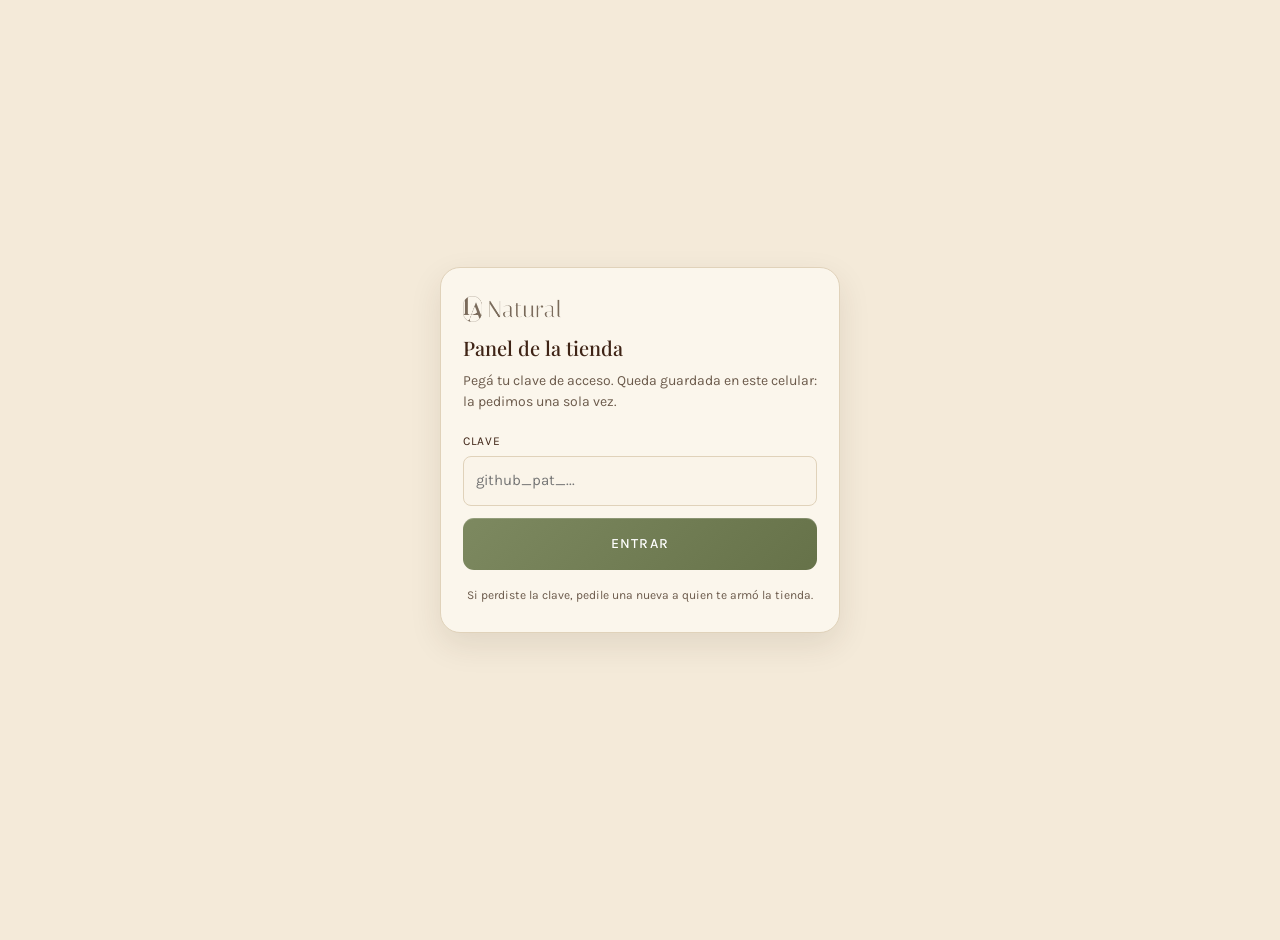
==== admin.html @ b4ed3233 "Logo completo en el header y arregla el lavado de los blancos - El header lleva el lockup del PDF (ó" ====
<!DOCTYPE html>
<html lang="es-AR">
<head>
<meta charset="UTF-8">
<meta name="viewport" content="width=device-width, initial-scale=1, viewport-fit=cover">
<title>Panel · La Natural</title>
<meta name="robots" content="noindex, nofollow">
<meta name="theme-color" content="#7a4423">
<link rel="icon" href="assets/logo/favicon-32.png?v=1" sizes="32x32" type="image/png">
<link rel="apple-touch-icon" href="assets/logo/apple-touch-icon.png?v=1">
<link rel="preconnect" href="https://fonts.googleapis.com">
<link rel="preconnect" href="https://fonts.gstatic.com" crossorigin>
<link href="https://fonts.googleapis.com/css2?family=Playfair+Display:wght@500;600&family=Karla:wght@400;500;600;700&display=swap" rel="stylesheet">
<link rel="stylesheet" href="css/estilos.css?v=20260904o">
<link rel="stylesheet" href="css/panel.css?v=20260904o">
</head>
<body class="panel-body">

<!-- ── Acceso ─────────────────────────────────────────── -->
<section class="acceso" id="acceso">
  <div class="acceso__caja">
    <img class="acceso__logo" src="assets/logo/lockup-taupe.webp?v=2" alt="La Natural · productos saludables" width="756" height="200" decoding="async">
    <h1>Panel de la tienda</h1>
    <p class="acceso__txt">Pegá tu clave de acceso. Queda guardada en este celular: la pedimos una sola vez.</p>
    <form id="form-acceso">
      <div class="form-campo">
        <label for="clave">Clave</label>
        <input id="clave" type="password" autocomplete="off" spellcheck="false" placeholder="github_pat_...">
      </div>
      <p class="error-msg oculto" id="err-acceso"></p>
      <button class="btn btn--oliva btn--bloque" type="submit">Entrar</button>
    </form>
    <p class="acceso__pie">Si perdiste la clave, pedile una nueva a quien te armó la tienda.</p>
  </div>
</section>

<!-- ── Panel ──────────────────────────────────────────── -->
<div id="panel" class="oculto">

  <header class="panel-top">
    <button class="panel-top__volver oculto" id="btn-volver" aria-label="Volver">
      <svg width="22" height="22" viewBox="0 0 24 24" fill="none" stroke="currentColor" stroke-width="1.8" stroke-linecap="round" stroke-linejoin="round"><path d="M15 18l-6-6 6-6"/></svg>
    </button>
    <span class="panel-top__titulo" id="panel-titulo">Productos</span>
    <nav class="panel-tabs" id="panel-tabs">
      <button data-seccion="productos" aria-pressed="true">Productos</button>
      <button data-seccion="combos" aria-pressed="false">Combos</button>
    </nav>
    <button class="panel-top__guardar oculto" id="btn-guardar-top">Guardar</button>
  </header>

  <main class="panel-main" id="panel-main"></main>

  <div class="aviso-guardado" id="aviso" role="status" aria-live="polite"></div>
</div>

<script src="js/panel.js?v=20260904o"></script>
</body>
</html>
---- css/estilos.css ----
/* ============================================================
   DIETÉTICA — hoja de estilos única
   Paleta: russet (marrón cálido) / champán (crema) / oliva
   ============================================================ */

:root{
  --russet:#7a4423;
  --russet-osc:#60361c;
  --marron-txt:#3f2416;
  --champan:#f4ead9;
  --champan-claro:#faf4e9;
  --crema-card:#fbf6ec;
  --foto-crema:#fae6d0;
  --oliva:#6f7a52;
  --oliva-osc:#5b6543;
  --oliva-claro:#e6e9dc;
  --linea:#e0d2ba;
  --gris-txt:#6b5a4b;
  --blanco:#fff;
  --rojo:#a8342a;

  --serif:"Playfair Display",Georgia,"Times New Roman",serif;
  --sans:"Karla",-apple-system,BlinkMacSystemFont,"Segoe UI",Roboto,sans-serif;

  --r-sm:8px;
  --r-md:14px;
  --r-lg:20px;
  --sombra:0 1px 3px rgba(63,36,22,.06),0 6px 18px rgba(63,36,22,.05);
  --header-h:64px;
}

*,*::before,*::after{box-sizing:border-box}
html{-webkit-text-size-adjust:100%;touch-action:manipulation}
body{
  margin:0;
  font-family:var(--sans);
  font-size:16px;
  line-height:1.55;
  color:var(--marron-txt);
  background:var(--champan);
  overflow-wrap:break-word;
}
img{max-width:100%;display:block}
button{font:inherit;color:inherit;cursor:pointer}
a{color:inherit;text-decoration:none}
h1,h2,h3{font-family:var(--serif);font-weight:600;line-height:1.15;margin:0}
:focus-visible{outline:3px solid var(--oliva);outline-offset:2px;border-radius:4px}
.oculto{display:none !important}
.visually-hidden{position:absolute;width:1px;height:1px;padding:0;margin:-1px;overflow:hidden;clip:rect(0 0 0 0);white-space:nowrap;border:0}

/* ---------- layout ---------- */
.contenedor{width:100%;max-width:1180px;margin:0 auto;padding:0 16px}
main{min-height:60vh;padding-bottom:40px}
.seccion{padding:32px 0}

/* ---------- header ---------- */
.header{
  position:sticky;top:0;z-index:50;
  background:var(--russet);color:var(--champan-claro);
  height:var(--header-h);
  display:flex;align-items:center;
}
.header .contenedor{display:flex;align-items:center;gap:12px}
.icon-btn{
  background:none;border:0;padding:8px;border-radius:var(--r-sm);
  display:inline-flex;align-items:center;justify-content:center;
  min-width:44px;min-height:44px;color:inherit;
}
.icon-btn:hover{background:rgba(255,255,255,.12)}
.marca{flex:1;text-align:center;line-height:1}
.marca__logo{display:block;margin:0 auto;height:42px;width:auto;max-width:100%}
.marca__nombre{font-family:var(--serif);font-size:26px;letter-spacing:.14em;display:block}
.marca__bajada{display:block;margin-top:3px;font-family:var(--sans);font-weight:400;
  text-transform:uppercase;font-size:9.5px;letter-spacing:.14em;opacity:.72;white-space:nowrap}
.carrito-btn{position:relative}
.carrito-btn__n{
  position:absolute;top:2px;right:2px;
  background:var(--champan-claro);color:var(--russet);
  font-size:11px;font-weight:700;line-height:1;
  min-width:18px;height:18px;padding:0 4px;border-radius:9px;
  display:flex;align-items:center;justify-content:center;
}

/* ---------- menú lateral ---------- */
.overlay{position:fixed;inset:0;background:rgba(63,36,22,.45);z-index:60;opacity:0;pointer-events:none;transition:opacity .25s ease}
.overlay.abierto{opacity:1;pointer-events:auto}
.panel{
  position:fixed;top:0;bottom:0;z-index:70;width:min(88vw,380px);
  background:var(--champan-claro);display:flex;flex-direction:column;
  transition:transform .28s ease;box-shadow:0 0 40px rgba(63,36,22,.2);
}
.panel--izq{left:0;transform:translateX(-102%)}
.panel--der{right:0;transform:translateX(102%);width:min(94vw,440px)}
.panel.abierto{transform:translateX(0)}
.panel__top{
  display:flex;align-items:center;justify-content:space-between;gap:8px;
  padding:12px 8px 12px 16px;background:var(--russet);color:var(--champan-claro);
}
.panel__titulo{font-family:var(--serif);font-size:20px}
.panel__cuerpo{flex:1;overflow-y:auto;padding:8px 16px 24px;-webkit-overflow-scrolling:touch}
.menu-nav{display:flex;flex-direction:column;padding:8px 0}
.menu-nav a{
  padding:14px 4px;border-bottom:1px solid var(--linea);
  font-size:15px;letter-spacing:.06em;text-transform:uppercase;
}
.menu-nav a:hover{color:var(--oliva-osc)}
.menu-datos{margin-top:20px;font-size:14px;color:var(--gris-txt)}
.menu-datos p{margin:6px 0}

/* ---------- buscador ---------- */
.buscador{position:relative;display:flex;align-items:center}
.buscador svg{position:absolute;left:14px;color:var(--gris-txt)}
.buscador input{
  width:100%;font:inherit;font-size:15px;color:var(--marron-txt);
  padding:13px 14px 13px 44px;border:1px solid var(--linea);
  border-radius:var(--r-md);background:var(--crema-card);
}
.buscador input::placeholder{color:#a08f7d}

/* ---------- botones ---------- */
.btn{
  display:inline-flex;align-items:center;justify-content:center;gap:8px;
  border:0;border-radius:var(--r-md);padding:13px 22px;
  font-size:14px;letter-spacing:.08em;text-transform:uppercase;
  min-height:46px;transition:background .2s ease,transform .15s ease;
}
.btn:active{transform:translateY(1px)}
.btn--oliva{background:var(--oliva);color:#fff}
.btn--oliva:hover{background:var(--oliva-osc)}
.btn--russet{background:var(--russet);color:var(--champan-claro)}
.btn--russet:hover{background:var(--russet-osc)}
.btn--claro{background:var(--champan-claro);color:var(--russet);border:1px solid var(--linea)}
.btn--fantasma{background:transparent;border:1px solid var(--linea);color:var(--marron-txt)}
.btn--bloque{width:100%}

/* ---------- título de sección con filete ---------- */
.titulo-filete{
  display:flex;align-items:center;gap:14px;justify-content:center;
  margin-bottom:22px;
}
.titulo-filete::before,.titulo-filete::after{
  content:"";height:1px;background:currentColor;opacity:.35;flex:1;max-width:80px;
}
.titulo-filete h2{
  font-size:clamp(22px,5.5vw,30px);letter-spacing:.06em;text-transform:uppercase;
  text-align:center;font-weight:500;
}

/* ---------- hero ---------- */
.hero{
  background:var(--champan-claro);
  padding:34px 0 0;
  position:relative;overflow:hidden;
}
.hero__txt{max-width:520px}
.hero h1{font-size:clamp(34px,10vw,58px);letter-spacing:-.01em}
.hero p{font-size:17px;color:var(--gris-txt);margin:14px 0 22px}
.hero__arte{margin-top:24px}
.hero__arte img{width:100%;aspect-ratio:16/10;object-fit:cover;object-position:center 62%}

/* ---------- categorías ---------- */
.cats{background:var(--oliva);color:var(--champan-claro);padding:28px 0}
.cats-grid{display:grid;grid-template-columns:repeat(2,1fr);gap:12px}
.cats-carrusel{position:relative}
.cats-pista{
  display:flex;overflow-x:auto;scroll-snap-type:x mandatory;
  overscroll-behavior-x:contain;-webkit-overflow-scrolling:touch;
  scrollbar-width:none;
}
.cats-pista::-webkit-scrollbar{display:none}
.cats-pagina{
  flex:0 0 100%;display:grid;grid-template-columns:repeat(2,minmax(0,1fr));
  gap:12px;scroll-snap-align:start;scroll-snap-stop:always;
}
.cats-puntos{display:flex;align-items:center;justify-content:center;margin-top:7px}
.cats-puntos button{
  width:36px;height:36px;padding:0;border:0;background:transparent;
  position:relative;cursor:pointer;
}
.cats-puntos button::before{
  content:"";position:absolute;inset:14px;border-radius:999px;
  background:rgba(250,244,233,.42);transition:inset .2s ease,background-color .2s ease;
}
.cats-puntos button[aria-current="true"]::before{inset:14px 9px;background:var(--champan-claro)}
.cats-flecha{display:none}
.cat-card{
  background:var(--crema-card);color:var(--marron-txt);
  border-radius:var(--r-lg);padding:14px;
  display:flex;flex-direction:column;justify-content:space-between;
  min-height:150px;box-shadow:var(--sombra);
  transition:transform .2s ease;
}
.cat-card:hover{transform:translateY(-2px)}
.cat-card__nom{font-family:var(--serif);font-size:17px;text-transform:uppercase;letter-spacing:.04em}
.cat-card__fig{align-self:flex-end;width:74px;height:74px;margin:-4px 0}
.cat-card__ver{font-size:12px;letter-spacing:.1em;text-transform:uppercase;color:var(--russet);display:flex;align-items:center;gap:6px}

/* ---------- franja envío ---------- */
.franja{
  background:var(--russet);color:var(--champan-claro);
  padding:14px 0;font-size:14px;
}
.franja .contenedor{display:flex;align-items:center;justify-content:center;gap:10px;text-align:center}

/* ---------- grilla de productos ---------- */
.grilla{display:grid;grid-template-columns:repeat(2,1fr);gap:12px}
.prod{
  background:var(--crema-card);border:1px solid var(--linea);
  border-radius:var(--r-lg);padding:10px;position:relative;
  display:flex;flex-direction:column;
}
.prod__fig{
  position:relative;display:block;aspect-ratio:1/1;
  border-radius:var(--r-md);overflow:hidden;background:var(--champan);
}
.prod__fig img{width:100%;height:100%;object-fit:cover}
.prod__badge{
  position:absolute;top:8px;left:8px;z-index:2;
  font-size:10px;letter-spacing:.08em;text-transform:uppercase;
  padding:5px 9px;border-radius:999px;color:#fff;background:var(--russet);
}
.prod__badge--tag{background:var(--oliva)}
.prod__fav{
  position:absolute;top:6px;right:6px;z-index:2;
  width:36px;height:36px;border-radius:50%;border:0;background:rgba(251,246,236,.85);
  display:flex;align-items:center;justify-content:center;color:var(--marron-txt);
}
.prod__fav[aria-pressed="true"]{color:var(--rojo)}
.prod__nom{font-family:var(--serif);font-size:16px;margin:10px 0 2px;line-height:1.25}
.prod__sub{font-size:12px;color:var(--gris-txt);margin:0 0 8px}
.prod__sel{
  width:100%;font:inherit;font-size:13px;color:var(--marron-txt);
  padding:9px 10px;border:1px solid var(--linea);border-radius:var(--r-sm);
  background:var(--champan-claro) url("data:image/svg+xml,%3Csvg xmlns='http://www.w3.org/2000/svg' width='12' height='8' viewBox='0 0 12 8'%3E%3Cpath d='M1 1l5 5 5-5' stroke='%236b5a4b' stroke-width='1.6' fill='none' stroke-linecap='round'/%3E%3C/svg%3E") no-repeat right 10px center;
  -webkit-appearance:none;appearance:none;min-height:38px;
}
.prod__pie{margin-top:auto;padding-top:10px;display:flex;align-items:center;justify-content:space-between;gap:8px}
.precio{font-family:var(--serif);font-size:19px;line-height:1.1}
.precio__antes{display:block;font-family:var(--sans);font-size:12px;color:var(--gris-txt);text-decoration:line-through}
.prod__add{
  border:0;background:var(--oliva);color:#fff;border-radius:var(--r-sm);
  min-width:44px;min-height:40px;padding:0 10px;
  display:inline-flex;align-items:center;justify-content:center;gap:6px;
  font-size:12px;letter-spacing:.06em;text-transform:uppercase;
}
.prod__add:hover{background:var(--oliva-osc)}
.prod--agotado{opacity:.72}
.prod__agotado{font-size:12px;color:var(--rojo);letter-spacing:.04em}

/* ---------- filtros catálogo ---------- */
.chips{display:flex;gap:8px;overflow-x:auto;padding:4px 0 10px;-webkit-overflow-scrolling:touch;scrollbar-width:none}
.chips::-webkit-scrollbar{display:none}
.chip{
  flex:0 0 auto;background:var(--crema-card);border:1px solid var(--linea);
  border-radius:var(--r-md);padding:10px 16px;font-size:13px;
  letter-spacing:.06em;text-transform:uppercase;color:var(--marron-txt);
  min-height:42px;
}
.chip[aria-pressed="true"]{background:var(--oliva);border-color:var(--oliva);color:#fff}
.barra-orden{display:grid;grid-template-columns:1fr;gap:10px;margin:4px 0 16px}
.barra-orden select,.barra-orden button{
  width:100%;font:inherit;font-size:13px;letter-spacing:.06em;text-transform:uppercase;
  padding:12px;border:1px solid var(--linea);border-radius:var(--r-md);
  background:var(--crema-card);color:var(--marron-txt);min-height:46px;
  -webkit-appearance:none;appearance:none;text-align:center;
}
.vacio{
  text-align:center;padding:48px 20px;color:var(--gris-txt);
  border:1px dashed var(--linea);border-radius:var(--r-lg);background:var(--crema-card);
}
.vacio h3{font-size:20px;margin-bottom:8px;color:var(--marron-txt)}

/* ---------- ficha de producto ---------- */
.ficha__cat{
  font-size:12px;letter-spacing:.14em;text-transform:uppercase;color:var(--oliva-osc);
  display:flex;align-items:center;gap:10px;margin-bottom:8px;
}
.ficha__cat::after{content:"";height:1px;width:34px;background:currentColor;opacity:.6}
.ficha h1{font-size:clamp(30px,9vw,46px);margin-bottom:16px}
.ficha__img{border-radius:var(--r-lg);overflow:hidden;background:var(--champan-claro);aspect-ratio:1/1}
.ficha__img img{width:100%;height:100%;object-fit:cover}
.ficha__galeria{display:flex;gap:8px;margin-top:8px}
.ficha__thumb{width:64px;height:64px;border-radius:var(--r-sm);overflow:hidden;border:2px solid transparent;background:var(--champan-claro);padding:0}
.ficha__thumb[aria-pressed="true"]{border-color:var(--oliva)}
.caja-compra{
  background:var(--crema-card);border:1px solid var(--linea);
  border-radius:var(--r-lg);padding:18px;margin-top:18px;
}
.caja-compra h2{font-size:24px;margin-bottom:14px}
.opts{display:grid;grid-template-columns:repeat(auto-fit,minmax(84px,1fr));gap:10px}
.opt{
  background:var(--champan-claro);border:1px solid var(--linea);
  border-radius:var(--r-md);padding:12px 8px;font-size:14px;min-height:48px;
  display:flex;align-items:center;justify-content:center;gap:6px;color:var(--marron-txt);
}
.opt[aria-pressed="true"]{background:var(--oliva);border-color:var(--oliva);color:#fff}
.opt:disabled{opacity:.45;cursor:not-allowed}
.fila-precio{display:flex;align-items:center;justify-content:space-between;gap:12px;margin:18px 0}
.fila-precio .precio{font-size:34px}
.ahorro{font-size:13px;color:var(--oliva-osc);font-family:var(--sans)}
.stepper{
  display:inline-flex;align-items:center;border:1px solid var(--linea);
  border-radius:999px;background:var(--champan-claro);overflow:hidden;
}
.stepper button{background:none;border:0;width:46px;height:46px;font-size:20px;color:var(--marron-txt)}
.stepper button:hover{background:var(--oliva-claro)}
.stepper span{min-width:40px;text-align:center;font-size:16px;border-left:1px solid var(--linea);border-right:1px solid var(--linea);line-height:46px}
.tabs{display:flex;gap:18px;border-bottom:1px solid var(--linea);margin:26px 0 0;overflow-x:auto;scrollbar-width:none}
.tabs::-webkit-scrollbar{display:none}
.tab{
  background:none;border:0;padding:12px 2px;font-size:13px;letter-spacing:.08em;
  text-transform:uppercase;color:var(--gris-txt);border-bottom:2px solid transparent;white-space:nowrap;
}
.tab[aria-selected="true"]{color:var(--oliva-osc);border-bottom-color:var(--oliva)}
.tab-panel{padding:18px 0;color:var(--gris-txt);font-size:15px}
.tab-panel dl{display:grid;grid-template-columns:auto 1fr;gap:6px 14px;margin:0}
.tab-panel dt{font-size:12px;letter-spacing:.06em;text-transform:uppercase;color:var(--marron-txt)}
.tab-panel dd{margin:0}

/* ---------- carrito ---------- */
.item{display:flex;gap:12px;padding:14px 0;border-bottom:1px solid var(--linea)}
.item__fig{width:68px;height:68px;border-radius:var(--r-sm);overflow:hidden;flex:0 0 auto;background:var(--champan)}
.item__fig img{width:100%;height:100%;object-fit:cover}
.item__cuerpo{flex:1;min-width:0}
.item__nom{font-family:var(--serif);font-size:16px;line-height:1.2}
.item__meta{font-size:13px;color:var(--gris-txt);margin:2px 0 8px}
.item__pie{display:flex;align-items:center;justify-content:space-between;gap:8px}
.stepper--mini button{width:36px;height:36px;font-size:17px}
.stepper--mini span{line-height:36px;min-width:32px;font-size:14px}
.item__quitar{background:none;border:0;color:var(--gris-txt);font-size:12px;text-decoration:underline;padding:6px}
.totales{padding:16px 0;font-size:15px}
.totales__fila{display:flex;justify-content:space-between;padding:4px 0}
.totales__total{font-family:var(--serif);font-size:22px;border-top:1px solid var(--linea);margin-top:8px;padding-top:12px}
.form-campo{margin:12px 0}
.form-campo label{display:block;font-size:12px;letter-spacing:.06em;text-transform:uppercase;margin-bottom:6px}
.form-campo input,.form-campo textarea,.form-campo select{
  width:100%;font:inherit;font-size:15px;color:var(--marron-txt);
  padding:12px;border:1px solid var(--linea);border-radius:var(--r-sm);
  background:var(--champan-claro);min-height:46px;
}
.form-campo textarea{min-height:80px;resize:vertical}
.radio-fila{display:flex;gap:10px}
.radio-fila .opt{flex:1}
.aviso{font-size:13px;color:var(--gris-txt);background:var(--oliva-claro);border-radius:var(--r-sm);padding:12px;margin-top:14px}
.error-msg{color:var(--rojo);font-size:13px;margin-top:6px}

/* ---------- armá tu mix ---------- */
.mix-grid{display:grid;grid-template-columns:repeat(2,1fr);gap:12px}
.mix-card{
  background:var(--crema-card);border:1px solid var(--linea);
  border-radius:var(--r-lg);padding:12px;text-align:left;position:relative;
}
.mix-card[aria-pressed="true"]{border-color:var(--oliva);background:#f2f4ea}
.mix-card__top{display:flex;align-items:flex-start;justify-content:space-between;gap:8px;margin-bottom:8px}
.mix-card__nom{font-family:var(--serif);font-size:15px;line-height:1.2}
.mix-card__check{
  width:30px;height:30px;border-radius:50%;border:1.5px solid var(--russet);
  display:flex;align-items:center;justify-content:center;flex:0 0 auto;color:var(--russet);
}
.mix-card[aria-pressed="true"] .mix-card__check{background:var(--oliva);border-color:var(--oliva);color:#fff}
.mix-card__fig{aspect-ratio:1/1;border-radius:var(--r-md);overflow:hidden;background:var(--champan)}
.mix-card__fig img{width:100%;height:100%;object-fit:cover}
.mix-resumen{
  background:var(--russet);color:var(--champan-claro);
  border-radius:var(--r-lg);padding:20px 16px;margin-top:20px;text-align:center;
}
.mix-resumen h2{font-size:24px;margin-bottom:2px}
.mix-resumen__n{font-size:14px;opacity:.85;margin-bottom:14px}
.mix-resumen .opt{background:transparent;border-color:rgba(244,234,217,.5);color:var(--champan-claro)}
.mix-resumen .opt[aria-pressed="true"]{background:var(--oliva);border-color:var(--oliva);color:#fff}
.mix-resumen__total{border-top:1px solid rgba(244,234,217,.3);margin-top:16px;padding-top:14px}
.mix-resumen__total span{display:block;font-size:14px;opacity:.85}
.mix-resumen__total strong{font-family:var(--serif);font-size:34px;font-weight:500}

/* ---------- combos ---------- */
.combo{
  background:var(--crema-card);border:1px solid var(--linea);
  border-radius:var(--r-lg);padding:16px;margin-bottom:16px;
}
.combo__top{display:flex;gap:14px;align-items:flex-start}
.combo__txt{flex:1;min-width:0}
.combo h3{font-size:20px;text-transform:uppercase;letter-spacing:.04em;line-height:1.15}
.combo__hr{height:1px;background:var(--linea);margin:10px 0;max-width:120px}
.combo__desc{font-size:14px;color:var(--gris-txt);margin:0 0 10px}
.combo__n{
  display:inline-flex;align-items:center;gap:6px;font-size:12px;
  background:var(--champan);border-radius:999px;padding:5px 10px;color:var(--gris-txt);
}
.combo__fig{width:120px;flex:0 0 auto;align-self:flex-start;aspect-ratio:1/1;border-radius:var(--r-md);overflow:hidden;background:var(--champan)}
.combo__fig img{width:100%;height:100%;object-fit:cover}
.combo__precio{font-family:var(--serif);font-size:26px;margin:12px 0 6px}
.combo__ahorro{
  display:inline-block;background:var(--oliva);color:#fff;border-radius:var(--r-sm);
  padding:6px 12px;font-size:12px;letter-spacing:.06em;text-transform:uppercase;margin-bottom:12px;
}
.combo__detalle{font-size:14px;color:var(--gris-txt);margin:0 0 12px;padding-left:18px}
.combo__detalle li{margin:3px 0}

/* ---------- cómo comprar ---------- */
.pasos{background:var(--oliva);color:var(--champan-claro);border-radius:var(--r-lg);padding:28px 18px;margin-top:8px}
.pasos h1{font-size:clamp(32px,9vw,46px);text-align:center;margin-bottom:6px}
.pasos__sep{height:1px;background:rgba(244,234,217,.35);margin:22px 0}
.paso{display:flex;gap:16px;align-items:flex-start}
.paso__n{font-family:var(--serif);font-size:44px;color:var(--russet);line-height:1;min-width:56px}
.paso__cuerpo{flex:1;border-left:1px solid rgba(244,234,217,.35);padding-left:16px}
.paso h3{font-size:20px;letter-spacing:.06em;text-transform:uppercase;margin-bottom:6px}
.paso p{margin:0;font-size:15px;opacity:.9}
.pasos__cierre{text-align:center;font-size:13px;opacity:.85;margin-top:16px;font-style:italic}

/* ---------- pie ---------- */
.pie{background:var(--russet);color:var(--champan-claro);padding:32px 0 90px;margin-top:20px;font-size:14px}
.pie h3{font-size:18px;margin-bottom:10px}
.pie__bloque{margin-bottom:22px}
.pie__bloque p{margin:4px 0;opacity:.9}
.pie__links{display:flex;flex-wrap:wrap;gap:12px 20px}
.pie__legal{border-top:1px solid rgba(244,234,217,.25);margin-top:10px;padding-top:14px;font-size:12px;opacity:.75}

/* ---------- barra inferior móvil ---------- */
.tabbar{
  position:fixed;left:0;right:0;bottom:0;z-index:55;
  background:var(--champan-claro);border-top:1px solid var(--linea);
  display:flex;padding:6px 4px calc(6px + env(safe-area-inset-bottom));
}
.tabbar a{
  flex:1;display:flex;flex-direction:column;align-items:center;gap:2px;
  padding:6px 2px;font-size:10px;letter-spacing:.04em;text-transform:uppercase;color:var(--gris-txt);
  min-height:48px;justify-content:center;
}
.tabbar a[aria-current="page"]{color:var(--russet)}

/* ---------- toast ---------- */
.toast{
  position:fixed;left:50%;bottom:84px;transform:translate(-50%,20px);
  background:var(--marron-txt);color:var(--champan-claro);
  padding:12px 18px;border-radius:999px;font-size:14px;z-index:90;
  opacity:0;pointer-events:none;transition:opacity .25s ease,transform .25s ease;
  max-width:90vw;text-align:center;
}
.toast.visible{opacity:1;transform:translate(-50%,0)}

/* ---------- escritorio ---------- */
@media (min-width:640px){
  .grilla{grid-template-columns:repeat(3,1fr);gap:16px}
  .cats-grid{grid-template-columns:repeat(4,1fr)}
  .cats-pagina{grid-template-columns:repeat(4,minmax(0,1fr));gap:14px}
  .cats-pagina--2 .cat-card:first-child{grid-column:2}
  .cats-pagina--1 .cat-card:first-child{grid-column:2}
  .cats-puntos{display:none}
  .cats-flecha{
    position:absolute;top:50%;z-index:3;display:flex;align-items:center;justify-content:center;
    width:44px;height:44px;padding:0;border:1px solid var(--linea);border-radius:50%;
    color:var(--russet);background:var(--champan-claro);
    box-shadow:0 7px 18px rgba(63,36,22,.18);
    transform:translateY(-50%);transition:transform .2s ease,background-color .2s ease;
  }
  .cats-flecha[hidden]{display:none}
  .cats-flecha--ant{left:-14px}
  .cats-flecha--ant svg{transform:rotate(180deg)}
  .cats-flecha--sig{right:-14px}
  .cats-flecha:hover{background:var(--crema-card);transform:translateY(-50%) scale(1.04)}
  .cats-flecha:active{transform:translateY(-50%) scale(.96)}
  .mix-grid{grid-template-columns:repeat(3,1fr)}
  .prod__nom{font-size:17px}
}
@media (min-width:960px){
  .grilla{grid-template-columns:repeat(4,1fr)}
  .seccion{padding:44px 0}
  .hero{padding:56px 0 0}
  .hero .contenedor{display:flex;align-items:center;gap:32px}
  .hero__arte{flex:1;margin:0}
  .ficha__cols{display:grid;grid-template-columns:1fr 1fr;gap:36px;align-items:start}
  .caja-compra{margin-top:0}
  .combo__fig{width:220px}
  .tabbar{display:none}
  .pie{padding-bottom:32px}
  .pie__cols{display:grid;grid-template-columns:repeat(3,1fr);gap:24px}
  .toast{bottom:32px}
}
@media (prefers-reduced-motion:reduce){
  *{animation-duration:.001ms !important;transition-duration:.001ms !important}
}

/* ============================================================
   Ajuste visual inspirado en las maquetas
   Mantiene la estructura y la lógica existentes.
   ============================================================ */

body{
  background-color:var(--champan);
  background-image:none;
  max-width:100%;
  overflow-x:hidden;
}

body::before{
  display:none;
}

.contenedor{padding-inline:clamp(18px,5vw,54px)}
.seccion{padding-block:clamp(34px,7vw,74px)}

.header{
  height:76px;
  background:linear-gradient(108deg,#673314 0%,#86461f 58%,#6a3518 100%);
  box-shadow:0 1px 0 rgba(255,255,255,.14),0 8px 28px rgba(76,37,17,.12);
}
.header .contenedor{
  display:grid;
  grid-template-columns:40px minmax(0,1fr) 40px 40px;
  gap:0;
  width:100vw;
  max-width:100vw;
  padding-inline:8px;
}
.icon-btn svg{width:25px;height:25px}
.marca{min-width:0}
.marca__nombre{font-size:22px;font-weight:500;letter-spacing:.09em;white-space:nowrap;overflow:hidden}
.marca__logo{height:42px}
.marca__bajada{font-size:10px;letter-spacing:.15em;margin-top:3px}
.carrito-btn__n{top:0;right:0;width:20px;height:20px;border-radius:50%}

.hero{
  padding:0;
  min-height:min(700px,calc(100dvh - 76px));
  background:
    radial-gradient(circle at 82% 72%,rgba(111,122,82,.13),transparent 27%),
    radial-gradient(circle at 12% 12%,rgba(255,255,255,.82),transparent 34%),
    var(--champan);
}
.hero::before{
  display:none;
}
.hero .contenedor{
  position:relative;
  z-index:1;
  padding-top:clamp(48px,9vw,88px);
}
.hero__txt{max-width:560px;position:relative;z-index:2}
.hero h1{
  max-width:9.5ch;
  font-size:clamp(48px,13vw,82px);
  font-weight:500;
  line-height:.96;
  letter-spacing:-.035em;
}
.hero p{max-width:20ch;font-size:clamp(18px,4vw,23px);line-height:1.38;margin:22px 0 28px;color:#50382b}
.hero__arte{margin:20px -18px 0;filter:drop-shadow(0 20px 26px rgba(76,43,23,.12))}
.hero__arte img{
  aspect-ratio:4/3;
  height:clamp(360px,78vw,520px);
  object-fit:cover;
  object-position:58% center;
  mix-blend-mode:normal;
  border-radius:46% 46% 0 0 / 14% 14% 0 0;
}

.btn{
  border-radius:11px;
  min-height:52px;
  padding:14px 24px;
  font-size:14px;
  font-weight:500;
  box-shadow:inset 0 1px 0 rgba(255,255,255,.18);
}
.btn--oliva{background:linear-gradient(135deg,#7d8960,#667249)}
.btn--russet{background:linear-gradient(135deg,#87481f,#693415)}
.btn--claro{background:var(--champan);border-color:rgba(244,234,217,.58)}
.btn--fantasma{border-color:#bba98f;background:rgba(255,250,242,.36)}

.titulo-filete{gap:10px;margin-bottom:28px;color:#465036;min-width:0}
.titulo-filete::before,.titulo-filete::after{max-width:150px;min-width:0;opacity:.65}
.titulo-filete h2{
  color:var(--marron-txt);
  min-width:0;
  font-size:clamp(22px,5.7vw,39px);
  letter-spacing:.025em;
  line-height:1;
}

.cats{padding:38px 0 42px;background:linear-gradient(135deg,#76815b,#606b49);position:relative}
.cats::before,.pasos::before,.mix-resumen::before{
  display:none;
}
.cats .titulo-filete{color:var(--champan)}
.cats .titulo-filete h2{color:var(--champan-claro)}
.cats-grid{gap:14px}
.cat-card{
  min-height:180px;
  padding:18px;
  border:1px solid rgba(123,63,29,.09);
  border-radius:19px;
  background:linear-gradient(145deg,#fff9ef,#f4e6d1);
  box-shadow:0 12px 30px rgba(52,45,28,.11),inset 0 1px 0 rgba(255,255,255,.8);
}
.cat-card__nom{max-width:10ch;font-size:19px;line-height:1.12;letter-spacing:.01em}
.cat-card__fig{width:112px;height:112px;object-fit:cover;border-radius:50%;filter:drop-shadow(0 10px 12px rgba(63,36,22,.12));mix-blend-mode:normal}
.cat-card__ver{font-size:11px;font-weight:600;letter-spacing:.08em}

.franja{padding:16px 0;background:linear-gradient(95deg,#713716,#8a4a23 55%,#703717);font-size:16px}
.franja svg{width:28px;height:28px}

.grilla{gap:14px}
.prod{
  padding:10px 10px 13px;
  border-color:rgba(122,91,61,.18);
  border-radius:18px;
  background:rgba(255,250,242,.76);
  box-shadow:0 9px 24px rgba(83,49,26,.07),inset 0 1px 0 rgba(255,255,255,.8);
  overflow:hidden;
}
.prod__fig{margin:-10px -10px 0;aspect-ratio:1.08/1;border-radius:17px 17px 8px 8px;background:var(--champan)}
.prod__fig img{mix-blend-mode:normal;transform:scale(1.04)}
.prod__fav{top:8px;right:8px;background:rgba(255,249,239,.82);backdrop-filter:blur(4px)}
.prod__badge{border-radius:6px;background:#82461f}
.prod__badge--tag{background:#78845a}
.prod__nom{font-size:clamp(16px,4.3vw,20px);margin-top:12px}
.prod__sub{min-height:1.55em;font-size:12px}
.prod__sel{background-color:rgba(255,250,242,.7);border-color:#cbb99e}
.precio{font-family:var(--sans);font-size:21px;font-weight:500;letter-spacing:-.025em}
.prod__add{border-radius:10px;background:linear-gradient(135deg,#7d8960,#657048)}

.buscador input,
.barra-orden select,.barra-orden button{
  background:rgba(255,250,242,.66);
  border-color:#cbb99e;
  box-shadow:inset 0 1px 1px rgba(80,45,24,.03);
}
.buscador input{min-height:58px;font-size:17px;border-radius:14px;padding-left:50px}
.chips{padding-block:18px 16px}
.chip{border-radius:11px;background:rgba(255,250,242,.58);border-color:#cbb99e}
.chip[aria-pressed="true"]{background:var(--oliva);border-color:var(--oliva)}
.barra-orden{margin-bottom:22px}

.ficha{position:relative;overflow:hidden}
.ficha::before{
  display:none;
}
.ficha__cat{font-family:var(--serif);font-size:15px;font-weight:500}
.ficha h1{max-width:10ch;font-size:clamp(45px,12vw,76px);font-weight:500;line-height:.98;letter-spacing:-.025em}
.ficha__img{border-radius:24px;box-shadow:0 22px 42px rgba(81,46,24,.10)}
.ficha__img img{mix-blend-mode:normal}
.caja-compra{padding:clamp(20px,5vw,34px);border-radius:22px;background:rgba(255,250,242,.78);box-shadow:0 18px 38px rgba(83,49,26,.09)}
.caja-compra h2{font-size:clamp(27px,6vw,38px);font-weight:500}
.opt{min-height:54px;border-color:#85906a;background:rgba(255,250,242,.52);font-size:16px}
.fila-precio .precio{font-family:var(--sans);font-size:39px;font-weight:400}
.tabs{justify-content:space-between;gap:8px}

.mix-grid{gap:14px}
.portada-vista{margin-bottom:30px}
.portada-vista::after{
  content:"";display:block;width:min(100%,320px);height:16px;margin-top:22px;
  background:
    url("../assets/detalle-oliva.png?v=2") center/46px auto no-repeat,
    linear-gradient(90deg,var(--oliva) 0 38%,transparent 38% 62%,var(--oliva) 62% 100%) center/100% 1px no-repeat;
  opacity:.72;
}
.portada-vista h1{max-width:11ch;font-size:clamp(48px,12vw,78px);font-weight:500;line-height:.96;letter-spacing:-.03em}
.portada-vista p{max-width:28ch;margin:16px 0 0;color:#564033;font-size:clamp(17px,4vw,22px);line-height:1.4}
.mix-card{padding:12px;border-color:#945126;border-radius:18px;background:rgba(255,250,242,.67)}
.mix-card[aria-pressed="true"]{border-color:#77845a;background:rgba(242,244,234,.85);box-shadow:inset 0 0 0 1px rgba(111,122,82,.22)}
.mix-card__nom{font-size:clamp(16px,4vw,20px)}
.mix-card__fig{margin:2px -3px -3px;aspect-ratio:1.12/1;background:transparent}
.mix-card__fig img{mix-blend-mode:normal}
.mix-resumen{position:relative;border-radius:20px;padding:26px 18px;background:linear-gradient(118deg,#703718,#8a4a23 52%,#693316);box-shadow:0 18px 38px rgba(91,45,20,.18)}
.mix-resumen>*{position:relative}

.combo{
  padding:20px;
  border-radius:21px;
  background:rgba(255,250,242,.76);
  box-shadow:0 12px 30px rgba(83,49,26,.08);
}
.combo h3{font-size:clamp(25px,6vw,38px);font-weight:500;letter-spacing:.01em}
.combo__fig{border-radius:18px;background:transparent}
.combo__fig img{mix-blend-mode:multiply}
.combo__precio{font-family:var(--sans);font-weight:500;font-size:30px}
.combo__ahorro{border-radius:9px;background:#6f7a52}

.pasos{position:relative;padding:38px 22px;border-radius:24px;background:linear-gradient(145deg,#657049,#78825c);box-shadow:0 20px 42px rgba(52,58,37,.15);overflow:hidden}
.pasos>*{position:relative}
.pasos h1{font-size:clamp(46px,12vw,82px);font-weight:500;line-height:.98}
.paso{align-items:center}
.paso__n{font-size:52px;color:#8d4823}
.paso h3{font-size:clamp(21px,5vw,31px);line-height:1.08}
.paso p{font-size:17px}

.pie{background:linear-gradient(120deg,#663114,#7d401d);margin-top:0}
.panel{background:var(--champan-claro)}
.panel__top{background:linear-gradient(105deg,#6b3416,#84471f)}
.tabbar{background:rgba(250,244,233,.94);backdrop-filter:blur(12px)}

@media (min-width:640px){
  .header .contenedor{gap:6px;padding-inline:clamp(18px,5vw,54px)}
  .marca__nombre{font-size:31px;letter-spacing:.18em}
  .marca__logo{height:44px}
  .titulo-filete{gap:18px}
  .cat-card{min-height:210px}
  .cat-card__fig{width:112px;height:112px}
}

@media (min-width:960px){
  .header{height:88px}
  .marca__nombre{font-size:39px}
  .marca__logo{height:46px}
  .hero{min-height:650px}
  .hero .contenedor{display:grid;grid-template-columns:.88fr 1.12fr;gap:10px;padding-top:38px}
  .hero__arte{margin:0 -54px 0 -50px;align-self:end}
  .hero__arte img{aspect-ratio:1.12/1;border-radius:50% 0 0 0 / 20% 0 0 0}
  .hero h1{font-size:clamp(65px,6.4vw,88px)}
  .hero p{font-size:22px}
  .cat-card{min-height:245px;padding:23px}
  .cat-card__nom{font-size:22px}
  .cat-card__fig{width:138px;height:138px}
  .prod{padding:14px 14px 16px}
  .prod__fig{margin:-14px -14px 0}
  .prod__add{padding-inline:14px}
  .ficha__cols{gap:54px}
  .combo{padding:26px}
  .combo__fig{width:310px}
  .pasos{max-width:860px;margin-inline:auto;padding:58px 62px}
}

/* ============================================================
   Réplica mobile-first de las maquetas
   ============================================================ */
.prod__add-label{display:none}

@media (max-width:639px){
  :root{--header-h:60px}

  body{font-size:15px;background:#f4ead9}
  main{padding-bottom:62px}
  .contenedor{padding-inline:28px}
  .seccion{padding-block:27px 36px}

  .header{
    height:60px;
    background:#7a4423;
    background-image:none;
    box-shadow:none;
  }
  .header .contenedor{
    width:100%;max-width:none;
    display:grid;grid-template-columns:42px minmax(0,1fr) 42px 42px;
    gap:0;padding-inline:10px;
  }
  .icon-btn{min-width:42px;min-height:42px;padding:7px}
  .icon-btn svg{width:27px;height:27px}
  .marca{min-width:0}
  .marca__nombre{font-size:24px;letter-spacing:.12em}
  .marca__logo{height:36px}
  .marca__bajada{font-size:9px;letter-spacing:.13em;margin-top:2px}
  .carrito-btn__n{top:0;right:0}
  .panel{background:var(--champan-claro)}
  .panel__top{background:#7a4423;background-image:none}
  .menu-demo{
    margin:18px 0 4px;padding:10px 12px;border-radius:8px;
    color:var(--champan-claro);background:#6f7a52;font-size:12px;line-height:1.35;
  }

  .btn{
    min-height:44px;padding:11px 18px;border-radius:10px;
    font-size:12px;box-shadow:none;
  }
  .btn--oliva{background:#6f7a52}
  .btn--russet{background:#7a4423}

  .hero{height:352px;min-height:0;padding:0;background:#f4ead9}
  .hero .contenedor{position:relative;display:block;height:100%;padding:0 0 0 30px}
  .hero__arte{position:absolute;inset:0;margin:0;filter:none}
  .hero__arte img{
    width:100%;height:100%;aspect-ratio:auto;object-fit:cover;object-position:center;
    border-radius:0;mix-blend-mode:normal;transform:translateY(22px);
  }
  .hero__txt{position:relative;z-index:2;width:270px;max-width:none;padding-top:28px}
  .hero h1{max-width:8ch;font-size:38px;line-height:.9;letter-spacing:-.025em;text-wrap:balance}
  .hero p{max-width:18ch;margin:14px 0 18px;font-size:18px;line-height:1.35;color:#50382b}
  .hero .btn{min-height:44px;padding:10px 17px;font-size:12px}

  .titulo-filete{gap:9px;margin-bottom:18px}
  .titulo-filete::before,.titulo-filete::after{max-width:44px}
  .titulo-filete h2{font-size:22px;line-height:1;letter-spacing:.055em;white-space:nowrap}

  .cats{padding:20px 0 22px;background:#6f7a52;background-image:none}
  .cats .contenedor{padding-inline:21px}
  .cats .titulo-filete{margin-bottom:18px}
  .cats-grid{grid-template-columns:repeat(2,minmax(0,1fr));gap:10px}
  .cats-pagina{gap:10px}
  .cat-card{
    position:relative;overflow:hidden;height:108px;min-height:108px;padding:12px;
    border:0;border-radius:11px;background:#fbf6ec;
    box-shadow:0 4px 12px rgba(56,39,23,.12);
  }
  .cat-card__nom{position:relative;z-index:2;max-width:11ch;font-size:15px;line-height:1.08}
  .cat-card__fig{
    position:absolute;right:-2px;bottom:-4px;width:105px;height:105px;margin:0;
    object-fit:cover;object-position:center;border-radius:0;filter:none;mix-blend-mode:normal;
  }
  .cat-card__ver{position:relative;z-index:2;font-size:9px;letter-spacing:.07em}
  .cat-card__ver svg{width:13px;height:13px}

  .franja{min-height:32px;padding:6px 0;background:#7a4423;background-image:none;font-size:12px}
  .franja .contenedor{padding-inline:12px}
  .franja svg{width:21px;height:21px}

  .favoritos{padding:27px 0 34px}
  .favoritos .contenedor{padding-inline:25px}
  .favoritos .titulo-filete{margin-bottom:18px}

  .grilla{grid-template-columns:repeat(2,minmax(0,1fr));gap:10px}
  .prod{
    overflow:hidden;padding:8px 8px 10px;border:1px solid rgba(122,91,61,.14);
    border-radius:13px;background:#fbf6ec;
    box-shadow:0 3px 10px rgba(83,49,26,.08);
  }
  .prod__fig{margin:-8px -8px 0;aspect-ratio:1.38/1;border-radius:12px 12px 5px 5px;background:var(--champan)}
  .prod__fig img{width:100%;height:100%;object-fit:cover;object-position:center;transform:none;mix-blend-mode:normal}
  .prod__fav{top:5px;right:5px;width:32px;height:32px;background:rgba(255,249,239,.88);backdrop-filter:none}
  .prod__fav svg{width:18px;height:18px}
  .prod__badge{top:7px;left:7px;padding:4px 7px;border-radius:4px;font-size:8px}
  .prod__nom{margin:8px 0 2px;font-size:15px;line-height:1.1}
  .prod__sub{min-height:1.35em;margin-bottom:6px;font-size:10px;line-height:1.25}
  .prod__sel{min-height:34px;padding:6px 26px 6px 8px;font-size:12px;background-color:#faf4e9}
  .prod__pie{padding-top:7px;gap:5px}
  .precio{font-family:var(--sans);font-size:18px;font-weight:500}
  .precio__antes{font-size:10px}
  .prod__add{min-width:40px;min-height:36px;padding:0 8px;border-radius:8px;background:#6f7a52}
  .prod__add svg{width:20px;height:20px;flex:0 0 auto}
  body[data-vista="catalogo"] .prod__add{padding-inline:9px;font-size:9px;letter-spacing:.035em}
  body[data-vista="catalogo"] .prod__add-label{display:inline}

  .catalogo{padding:25px 0 36px}
  .catalogo .contenedor{padding-inline:28px}
  .catalogo>.contenedor>.titulo-filete h2{font-size:29px}
  .catalogo>.contenedor>.titulo-filete::before,
  .catalogo>.contenedor>.titulo-filete::after{max-width:55px}
  .buscador input{min-height:46px;padding:10px 12px 10px 43px;border-radius:10px;background:#fbf6ec;font-size:15px;box-shadow:none}
  .chips{gap:7px;padding:13px 0 10px}
  .chip{min-height:38px;padding:8px 12px;border-radius:9px;background:#fbf6ec;font-size:11px}
  .barra-orden{gap:8px;margin:2px 0 12px}
  .barra-orden select,.barra-orden button{min-height:42px;padding:9px;border-radius:9px;background:#fbf6ec;font-size:11px}

  .ficha{padding:27px 0 36px}
  .ficha>.contenedor{padding-inline:28px}
  .ficha__cat{margin-bottom:9px;font-size:14px}
  .ficha h1{margin-bottom:18px;font-size:48px;line-height:.95}
  .ficha__img{height:330px;aspect-ratio:auto;margin-inline:-28px;border-radius:0;box-shadow:none}
  .ficha__img img{width:100%;height:100%;object-fit:cover;object-position:center}
  .ficha__cols>div:first-child>p{display:none !important}
  .caja-compra{
    position:relative;z-index:2;margin:-28px -12px 0;padding:22px 20px;
    border-radius:18px;background:#fbf6ec;box-shadow:0 12px 28px rgba(83,49,26,.12);
  }
  .caja-compra h2{font-size:28px}
  .caja-compra .opts{grid-template-columns:repeat(4,minmax(0,1fr));gap:8px}
  .opt{min-height:48px;padding:9px 5px;border-radius:9px;font-size:15px}
  .fila-precio{margin:20px 0}
  .fila-precio .precio{font-size:34px}
  .stepper button{width:42px;height:42px}
  .stepper span{line-height:42px}
  .tabs{justify-content:space-between;gap:9px;margin-top:24px}
  .tab{padding:11px 1px;font-size:11px}
  .tab-panel{padding-top:15px;font-size:14px}

  .portada-vista{margin-bottom:21px}
  .portada-vista h1{max-width:8ch;font-size:46px;line-height:.96}
  .portada-vista p{margin-top:12px;font-size:17px;line-height:1.35}
  .portada-vista::after{
    width:min(100%,280px);height:14px;margin-top:16px;background-color:transparent;
    background:
      url("../assets/detalle-oliva.png?v=2") center/42px auto no-repeat,
      linear-gradient(90deg,var(--oliva) 0 37%,transparent 37% 63%,var(--oliva) 63% 100%) center/100% 1px no-repeat;
    opacity:.7;
  }

  .creador-mix{padding:26px 0 36px}
  .creador-mix .contenedor{padding-inline:21px}
  .mix-grid{grid-template-columns:repeat(2,minmax(0,1fr));gap:11px}
  .mix-card{overflow:hidden;height:146px;min-height:146px;padding:10px;border-radius:12px;background:#fbf6ec}
  .mix-card__top{position:relative;z-index:2;margin:0}
  .mix-card__nom{font-size:16px;line-height:1.05}
  .mix-card__check{width:30px;height:30px}
  .mix-card__fig{height:112px;aspect-ratio:auto;margin:0 -4px -7px;background:transparent}
  .mix-card__fig img{width:100%;height:100%;object-fit:cover;object-position:center;mix-blend-mode:normal}
  .mix-resumen{margin-top:22px;padding:22px 18px;border-radius:17px;background:#7a4423;background-image:none;box-shadow:0 8px 20px rgba(91,45,20,.16)}
  .mix-resumen .titulo-filete{margin-bottom:2px}
  .mix-resumen .titulo-filete h2{font-size:27px;color:#f4ead9}
  .mix-resumen .opts{grid-template-columns:repeat(3,minmax(0,1fr))}
  .mix-resumen .form-campo{display:none}
  .mix-resumen>p:last-child{display:none}
  .mix-resumen__total{margin-top:12px;padding-top:10px}
  .mix-resumen__total strong{font-size:32px}

  .combos{padding:26px 0 36px}
  .combos .contenedor{padding-inline:21px}
  .combos .portada-vista h1{max-width:9ch;font-size:46px}
  .combo{margin-bottom:12px;padding:12px;border-radius:14px;background:#fbf6ec;box-shadow:0 5px 14px rgba(83,49,26,.08)}
  .combo__top{position:relative;display:block;min-height:150px}
  .combo__txt{position:relative;z-index:2;width:48%;padding:4px}
  .combo h3{font-size:25px;line-height:1.02}
  .combo__hr{margin:8px 0;max-width:74px;background:#7e8b61}
  .combo__desc{margin-bottom:9px;font-size:12px;line-height:1.35}
  .combo__n{padding:4px 7px;border-radius:7px;font-size:10px}
  .combo__fig{position:absolute;right:-7px;top:-5px;width:58%;height:155px;border-radius:0;background:transparent}
  .combo__fig img{width:100%;height:100%;object-fit:cover;object-position:center;border-radius:0;mix-blend-mode:normal}
  .combo__detalle{display:none}
  .combo__precio{margin:8px 4px 6px;font-size:25px}
  .combo__ahorro{margin:0 0 9px 4px;font-size:10px}
  .combo>.btn{min-height:42px}

  body[data-vista="como-comprar"] .header,
  body[data-vista="como-comprar"] .pie,
  body[data-vista="como-comprar"] .tabbar{display:none}
  body[data-vista="como-comprar"] main{padding:0}
  .como-comprar{padding:0}
  .como-comprar>.contenedor{padding:0}
  .pasos{
    min-height:100dvh;margin:0;padding:52px 39px 34px;border-radius:0;
    background:#697451;background-image:none;box-shadow:none;
  }
  .pasos h1{max-width:330px;margin-inline:auto;font-size:56px;line-height:.98;text-align:center}
  .pasos__ornamento{display:block;width:100%;height:24px;margin:18px 0 8px}
  .pasos__sep{position:relative;height:1px;margin:20px 0;background:rgba(244,234,217,.43)}
  .pasos__sep::after{content:"";position:absolute;left:50%;top:50%;width:5px;height:5px;border-radius:50%;background:#f4ead9;transform:translate(-50%,-50%)}
  .paso{display:grid;grid-template-columns:120px minmax(0,1fr);gap:15px;align-items:stretch;min-height:155px}
  .paso__visual{position:relative;display:flex;align-items:flex-end;justify-content:center}
  .paso__n{position:absolute;left:0;top:0;min-width:0;font-size:44px}
  .paso__ico{display:block;width:92px;height:92px;margin-bottom:2px}
  .paso__ico svg{width:100%;height:100%}
  .paso__cuerpo{display:flex;flex-direction:column;justify-content:center;padding-left:17px;border-left:1px solid rgba(244,234,217,.43)}
  .paso h3{margin-bottom:11px;font-size:27px;line-height:1.08}
  .paso p{font-size:17px;line-height:1.35}
  .pasos>.btn{min-height:54px;margin-top:4px;font-family:var(--serif);font-size:18px}
  .pasos__cierre{margin-top:13px;font-size:12px}
  .como-extra{display:none}

  .pie{margin-top:0;background:#7a4423;background-image:none}
  .tabbar{padding:5px 4px calc(5px + env(safe-area-inset-bottom));background:#faf4e9;backdrop-filter:none}
  .tabbar a{min-height:46px;font-size:9px}
}

/* Auditoría visual: encuadres completos y superficies fotográficas continuas. */
.prod__sel--fija{
  display:flex;align-items:center;background-image:none;
}
.cat-card,.mix-card{background:var(--foto-crema)}
.mix-card[aria-pressed="true"]{background:var(--foto-crema)}
.prod__fig,.ficha__img,.mix-card__fig,.combo__fig{background:var(--foto-crema)}
.cat-card__fig,
.prod__fig img,
.ficha__img img,
.mix-card__fig img,
.combo__fig img{
  object-fit:contain;
  object-position:center;
  transform:none;
  mix-blend-mode:normal;
}
.combo{background:var(--foto-crema)}

@media (max-width:639px){
  body[data-vista="catalogo"] .prod__sub{display:none}
  body[data-vista="catalogo"] .prod__nom{min-height:2.2em;text-wrap:balance}
  .cat-card__fig{background:var(--foto-crema)}
  .mix-card__top{position:absolute;top:10px;right:10px;left:10px}
  .mix-card__fig{
    position:absolute;right:10px;bottom:8px;left:10px;height:104px;margin:0;
  }
  .mix-card__fig img{object-position:center bottom}
}


/* ============================================================
   Ajustes pedidos: botón del hero más chico y categorías centradas
   ============================================================ */

/* --- 1. el botón del hero no debe tapar la foto --- */
.btn--hero{
  min-height:44px;
  padding:11px 18px;
  font-size:12.5px;
  letter-spacing:.07em;
}
.btn--hero svg{width:14px;height:14px}
@media (max-width:639px){
  .btn--hero{min-height:40px;padding:9px 15px;font-size:11.5px;letter-spacing:.06em}
  .btn--hero svg{width:13px;height:13px}
}

/* --- 2. categorías: foto centrada dentro de la tarjeta --- */
.cat-card{
  align-items:center;
  text-align:center;
  gap:10px;
  background:var(--foto-crema);
}
.cat-card__nom{max-width:none;min-height:2.2em;display:flex;align-items:center;justify-content:center}
.cat-card__fig{
  position:static;
  align-self:center;
  margin:0;
  width:104px;height:104px;
  object-fit:contain;
  object-position:center;
  border-radius:10px;
  background:var(--foto-crema);
}
.cat-card__ver{justify-content:center}

@media (max-width:639px){
  .cat-card{height:auto;min-height:0;padding:14px 10px 12px;background:var(--foto-crema)}
  .cat-card__nom{max-width:none;font-size:14px}
  .cat-card__fig{position:static;right:auto;bottom:auto;width:110px;height:110px;border-radius:10px;object-fit:contain}
}
@media (min-width:640px){
  .cat-card{min-height:0;padding:20px 12px 18px}
  .cat-card__fig{width:min(136px,100%);height:auto;aspect-ratio:1}
}
@media (min-width:960px){
  .cat-card{padding:24px 18px 20px}
  .cat-card__fig{width:148px;height:148px}
}

/* ============================================================
   Creador de mix en tres pasos (misma lógica que el de Paladear)
   ============================================================ */
.mix-paso{margin-top:26px}
.mix-paso__lbl{
  display:flex;align-items:center;gap:10px;margin:0 0 12px;
  font-size:13px;letter-spacing:.09em;text-transform:uppercase;color:var(--gris-txt);
}
.mix-paso__lbl span{
  background:var(--russet);color:var(--champan-claro);
  border-radius:999px;padding:4px 10px;font-size:11px;letter-spacing:.06em;
}

/* paso 1 — tamaño */
.mix-tams{display:grid;grid-template-columns:repeat(3,1fr);gap:10px}
.mix-tam{
  display:flex;flex-direction:column;align-items:center;gap:2px;
  background:var(--crema-card);border:1px solid var(--linea);border-radius:var(--r-md);
  padding:14px 8px;min-height:70px;color:var(--marron-txt);
}
.mix-tam strong{font-family:var(--serif);font-size:20px;font-weight:500;line-height:1.1}
.mix-tam span{font-size:11px;letter-spacing:.08em;text-transform:uppercase;color:var(--gris-txt)}
.mix-tam[aria-pressed="true"]{background:var(--oliva);border-color:var(--oliva);color:#fff}
.mix-tam[aria-pressed="true"] span{color:rgba(255,255,255,.85)}

/* paso 2 — lista de ingredientes */
.buscador--mix{margin-bottom:10px}
#mix-cats{margin-bottom:4px}
.mix-lista{
  max-height:min(52vh,420px);overflow-y:auto;-webkit-overflow-scrolling:touch;
  border:1px solid var(--linea);border-radius:var(--r-lg);background:var(--crema-card);
  padding:4px 10px;
}
.mix-fila{
  display:flex;align-items:center;gap:12px;
  padding:10px 7px;border-bottom:1px solid var(--linea);border-radius:10px;
  transition:background-color .2s ease;
}
.mix-fila:last-child{border-bottom:0}
.mix-fila__fig{
  width:52px;height:52px;flex:0 0 auto;border-radius:10px;
  object-fit:contain;background:var(--foto-crema);
}
.mix-fila__txt{flex:1;min-width:0}
.mix-fila__nom{font-family:var(--serif);font-size:16px;line-height:1.2;margin:0}
.mix-fila__precio{font-size:12px;color:var(--gris-txt);margin:2px 0 0}
.mix-fila--sel{background:var(--oliva-claro);border-bottom-color:transparent}
.mix-fila--sel .mix-fila__nom{color:var(--oliva-osc)}
.mix-fila--sel .stepper{background:rgba(250,244,233,.86)}
.mix-fila .stepper{flex:0 0 auto;background:var(--champan-claro)}
.mix-fila .stepper span{min-width:52px;font-size:13px}
.mix-fila .stepper button:disabled{opacity:.35;cursor:not-allowed}
.mix-lista__vacio{padding:26px 10px;text-align:center;color:var(--gris-txt);font-size:14px}

/* barra de llenado */
.mix-barra{
  position:sticky;top:calc(var(--header-h) + 6px);z-index:20;
  background:var(--champan-claro);border:1px solid var(--linea);
  border-radius:var(--r-md);padding:12px 14px;margin-top:14px;
  box-shadow:0 6px 16px rgba(63,36,22,.07);
}
.mix-barra__top{display:flex;align-items:baseline;justify-content:space-between;gap:10px;font-size:14px}
.mix-barra__top strong{font-family:var(--serif);font-size:19px;font-weight:500}
.mix-barra__riel{height:8px;border-radius:999px;background:var(--oliva-claro);overflow:hidden;margin:8px 0 6px}
.mix-barra__fill{height:100%;background:var(--russet);border-radius:999px;transition:width .25s ease}
.mix-barra__fill--listo{background:var(--oliva)}
.mix-barra__hint{margin:0;font-size:12px;color:var(--gris-txt)}

/* paso 3 — resumen */
.mix-resumen{
  background:var(--russet);color:var(--champan-claro);
  border-radius:var(--r-lg);padding:20px 18px;text-align:left;
}
.mix-resumen__head{
  font-family:var(--serif);font-size:22px;margin:0 0 12px;
}
.mix-ings{list-style:none;margin:0 0 4px;padding:0;font-size:14px}
.mix-ings li{
  display:flex;justify-content:space-between;gap:12px;
  padding:7px 0;border-bottom:1px solid rgba(244,234,217,.22);
}
.mix-ings__vacio{font-size:14px;opacity:.8;margin:0 0 6px}
.mix-resumen .form-campo{margin:16px 0 10px}
.mix-resumen .form-campo label{color:var(--champan-claro);opacity:.85}
.mix-tot{display:flex;justify-content:space-between;gap:12px;font-size:14px;padding:4px 0}
.mix-tot--main{
  border-top:1px solid rgba(244,234,217,.3);margin-top:8px;padding-top:12px;
  font-family:var(--serif);font-size:24px;
}
.mix-resumen #add-mix{margin-top:14px}
.mix-resumen #add-mix:disabled{opacity:.55;cursor:not-allowed}
.mix-nota{font-size:12px;opacity:.8;margin:10px 0 0}

@media (min-width:640px){
  .mix-tams{max-width:420px}
  .mix-fila__fig{width:60px;height:60px}
  .mix-resumen{padding:24px 22px}
}

/* filas del mix más compactas: entran más ingredientes en pantalla */
.mix-fila{padding:8px 7px;gap:10px}
.mix-fila__fig{width:46px;height:46px}
.mix-fila__nom{font-size:15px;line-height:1.15}
.mix-fila__precio{font-size:11.5px}
.mix-fila .stepper span{min-width:46px;line-height:36px}
.mix-fila .stepper button{width:34px;height:36px}
@media (min-width:640px){
  .mix-fila__fig{width:52px;height:52px}
  .mix-fila__nom{font-size:16px}
}

/* ============================================================
   Hero con la foto de La Natural: más aire, texto sobre el
   espacio libre de la izquierda y los productos a la derecha
   ============================================================ */
.hero__arte picture{display:block;width:100%;height:100%}

@media (max-width:639px){
  .hero{height:auto;min-height:0;padding:0;background:#f4ead9}
  .hero .contenedor{
    position:relative;display:block;height:auto;
    padding:0;aspect-ratio:1/0.95;
  }
  .hero__arte{position:absolute;inset:0;margin:0;filter:none}
  .hero__arte img{
    width:100%;height:100%;object-fit:cover;object-position:100% 55%;
    transform:none;border-radius:0;
  }
  .hero__txt{
    position:relative;z-index:2;width:auto;max-width:none;
    padding:34px 24px 0;
  }
  .hero h1{max-width:9ch;font-size:clamp(38px,11.5vw,48px);line-height:.96;letter-spacing:-.02em}
  .hero p{max-width:15ch;margin:16px 0 22px;font-size:17px;line-height:1.4}
}

@media (min-width:640px){
  .hero{min-height:0}
  .hero .contenedor{position:relative;display:block;padding:0}
  .hero__arte{position:absolute;inset:0;margin:0}
  .hero__arte img{
    width:100%;height:100%;aspect-ratio:auto;object-fit:cover;object-position:70% center;
    border-radius:0;
  }
  .hero__txt{position:relative;z-index:2;padding:clamp(56px,9vw,104px) 24px clamp(64px,11vw,120px);max-width:min(56%,560px)}
}

/* ============================================================
   Carrito: un bloque por producto, con una fila por presentación
   ============================================================ */
.item__var{
  display:flex;align-items:center;gap:8px;
  padding:6px 0;
}
.item__var + .item__var{border-top:1px dashed var(--linea)}
.item__var-lbl{
  flex:1;min-width:0;font-size:13px;line-height:1.25;color:var(--marron-txt);
}
.item__var-lbl em{
  display:block;font-style:normal;font-size:11.5px;color:var(--gris-txt);margin-top:1px;
}
.item__var strong{font-size:14px;min-width:64px;text-align:right}
.item__var .stepper{flex:0 0 auto}
.item__sub{
  display:flex;justify-content:space-between;align-items:baseline;gap:10px;
  border-top:1px solid var(--linea);margin-top:6px;padding-top:8px;font-size:13px;
}
.item__sub strong{font-family:var(--serif);font-size:17px;font-weight:500}
.item__quitar{padding:8px 0 2px}

/* que el precio unitario no se parta en dos líneas */
.item__var-lbl em{white-space:nowrap}
.item__var strong{min-width:58px;font-size:13.5px}
.item__var .stepper button{width:30px;height:34px;font-size:16px}
.item__var .stepper span{min-width:28px;line-height:34px;font-size:13px}

/* ============================================================
   Tarjetas con la mecánica de Paladear (botones de peso,
   cantidad y estado en el pedido), con la piel de La Natural
   ============================================================ */
.prod{gap:0}
.pesos{display:flex;flex-wrap:wrap;gap:5px;margin:0 0 9px}
.peso-btn{
  flex:1 1 auto;min-width:0;
  border:1.5px solid var(--linea);border-radius:8px;
  background:var(--champan-claro);color:var(--marron-txt);
  padding:6px 8px;font-size:12.5px;line-height:1.1;min-height:32px;
  transition:background .18s ease,border-color .18s ease,color .18s ease;
  white-space:nowrap;
}
.peso-btn:hover:not([aria-pressed="true"]){border-color:var(--oliva)}
.peso-btn[aria-pressed="true"]{background:var(--oliva);border-color:var(--oliva);color:#fff}

.prod__pie{align-items:center;gap:6px;padding-top:2px}
.stepper--card{border-radius:999px}
.stepper--card button{width:30px;height:32px;font-size:16px}
.stepper--card span{min-width:24px;line-height:32px;font-size:14px}

.prod__add{
  width:100%;margin-top:9px;min-height:42px;border-radius:10px;
  gap:7px;font-size:12.5px;letter-spacing:.06em;position:relative;overflow:hidden;
}
.prod__add svg{width:17px;height:17px}
.prod__add span{white-space:nowrap}

.prod__enpedido{
  margin:9px 0 0;padding:7px 9px;border-radius:8px;
  background:var(--oliva-claro);color:var(--oliva-osc);
  font-size:11.5px;line-height:1.3;
}
.prod__enpedido strong{font-weight:600}
.prod__acciones{display:flex;gap:6px;margin-top:6px}
.prod__quitar{
  width:36px;height:34px;flex:0 0 auto;border-radius:8px;
  border:1.5px solid rgba(168,52,42,.3);background:rgba(168,52,42,.08);color:var(--rojo);
  display:flex;align-items:center;justify-content:center;transition:background .18s ease;
}
.prod__quitar:hover{background:rgba(168,52,42,.16)}
.prod__vercarrito{
  flex:1;height:34px;border-radius:8px;
  border:1.5px solid var(--linea);background:var(--champan-claro);color:var(--marron-txt);
  font-size:12px;letter-spacing:.04em;transition:background .18s ease;
}
.prod__vercarrito:hover{background:var(--oliva-claro)}
.prod--en-pedido{border-color:var(--oliva)}

/* ============================================================
   Movimiento: onda al tocar, confirmación en verde,
   la foto que vuela al carrito
   ============================================================ */
.btn,.prod__add,.peso-btn,.opt,.chip,.mix-tam{position:relative;overflow:hidden}
.onda{
  position:absolute;border-radius:50%;pointer-events:none;
  background:rgba(255,255,255,.45);transform:scale(0);
  animation:ondaExpandir .6s ease-out forwards;
}
.btn--fantasma .onda,.peso-btn .onda,.chip .onda,.mix-tam .onda{background:rgba(111,122,82,.25)}
@keyframes ondaExpandir{to{transform:scale(1);opacity:0}}

.btn--hecho{background:var(--oliva-osc) !important;color:#fff !important}

.vuela{
  position:fixed;z-index:9999;pointer-events:none;
  border-radius:50%;object-fit:cover;background:var(--foto-crema);
  box-shadow:0 6px 20px rgba(63,36,22,.25);
  transition:transform .62s cubic-bezier(.4,0,.2,1),opacity .62s ease;
}
.carrito-late{animation:carritoLate .45s ease}
@keyframes carritoLate{0%,100%{transform:scale(1)}40%{transform:scale(1.22)}}

@media (min-width:640px){
  .peso-btn{font-size:13px;padding:7px 10px;min-height:34px}
  .prod__add{font-size:13px;min-height:44px}
  .prod__enpedido{font-size:12.5px}
}

/* el precio de la tarjeta no se parte en dos líneas */
.prod__pie .precio{white-space:nowrap;font-size:16.5px;flex:0 1 auto;min-width:0}
.prod__pie .precio__antes{font-size:11px}
.stepper--card button{width:28px}
.stepper--card span{min-width:22px}
@media (min-width:640px){
  .prod__pie .precio{font-size:19px}
  .stepper--card button{width:32px;height:34px}
  .stepper--card span{min-width:26px;line-height:34px}
}

/* ============================================================
   Carrito flotante, header compacto y barra inferior con vida
   ============================================================ */
.cart-fab{
  position:fixed;right:16px;bottom:calc(74px + env(safe-area-inset-bottom));z-index:56;
  width:54px;height:54px;border-radius:50%;border:0;
  background:var(--russet);color:var(--champan-claro);
  display:flex;align-items:center;justify-content:center;
  box-shadow:0 6px 20px rgba(63,36,22,.32);
  opacity:0;transform:translateY(14px) scale(.85);
  transition:opacity .25s ease,transform .25s cubic-bezier(.34,1.4,.64,1),background .2s ease;
}
.cart-fab.visible{opacity:1;transform:translateY(0) scale(1)}
.cart-fab:hover{background:var(--russet-osc)}
.cart-fab__n{
  position:absolute;top:-2px;right:-2px;
  min-width:22px;height:22px;padding:0 5px;border-radius:11px;
  background:var(--oliva);color:#fff;font-size:12px;font-weight:600;
  display:flex;align-items:center;justify-content:center;
  border:2px solid var(--champan);
}
@media (min-width:960px){
  .cart-fab{bottom:24px;right:24px;width:58px;height:58px}
}

/* header compacto al bajar */
.header{transition:height .25s ease,box-shadow .25s ease}
.marca__nombre,.marca__bajada{transition:font-size .25s ease,opacity .2s ease,margin .25s ease}
.marca__logo{transition:height .25s ease}
body.compacto .header{height:52px;box-shadow:0 4px 16px rgba(63,36,22,.18)}
body.compacto .marca__nombre{font-size:18px}
body.compacto .marca__logo{height:26px}
body.compacto .marca__bajada{opacity:0;font-size:0;margin:0}
body.compacto .icon-btn svg{width:22px;height:22px}

/* barra inferior: pastilla que se desliza y rebote del ícono */
.tabbar{position:fixed;isolation:isolate}
.tabbar__pill{
  position:absolute;top:4px;bottom:calc(4px + env(safe-area-inset-bottom));left:0;
  width:0;border-radius:12px;background:var(--oliva-claro);
  opacity:0;z-index:-1;
  transition:transform .34s cubic-bezier(.2,.7,.35,1),width .34s cubic-bezier(.2,.7,.35,1),opacity .2s ease;
}
.tabbar a{position:relative;z-index:1;transition:color .2s ease}
.rebota{animation:iconoRebota .32s ease-out}
@keyframes iconoRebota{0%{transform:scale(.86)}60%{transform:scale(1.12)}100%{transform:scale(1)}}

@media (prefers-reduced-motion:reduce){
  .cart-fab,.tabbar__pill,.header,.marca__nombre{transition:none}
}

/* ============================================================
   Checkout en pasos dentro del panel del carrito
   ============================================================ */
.co-resumen{
  display:flex;align-items:baseline;justify-content:space-between;gap:12px;
  background:var(--crema-card);border:1px solid var(--linea);border-radius:var(--r-md);
  padding:12px 14px;margin-bottom:16px;font-size:14px;
}
.co-resumen strong{font-family:var(--serif);font-size:20px;font-weight:500}
.co-lbl{font-size:15px;margin:0 0 14px;color:var(--marron-txt)}

.co-opcion{
  width:100%;display:flex;align-items:center;gap:14px;text-align:left;
  background:var(--crema-card);border:1.5px solid var(--linea);border-radius:var(--r-lg);
  padding:16px 14px;margin-bottom:12px;color:var(--marron-txt);
  transition:border-color .2s ease,background .2s ease,transform .15s ease;
  position:relative;overflow:hidden;
}
.co-opcion:hover{border-color:var(--oliva);background:var(--champan-claro)}
.co-opcion:active{transform:scale(.99)}
.co-opcion__ico{
  width:46px;height:46px;flex:0 0 auto;border-radius:50%;
  background:var(--oliva-claro);color:var(--oliva-osc);
  display:flex;align-items:center;justify-content:center;
}
.co-opcion__txt{flex:1;min-width:0}
.co-opcion__txt b{display:block;font-family:var(--serif);font-size:17px;font-weight:500;line-height:1.2}
.co-opcion__txt small{display:block;font-size:12.5px;color:var(--gris-txt);margin-top:3px;line-height:1.35}
.co-opcion__arr{color:var(--russet);flex:0 0 auto}

.co-dir{
  display:block;width:100%;text-align:left;margin-bottom:6px;
  border:1.5px solid var(--linea);border-radius:var(--r-sm);background:var(--champan-claro);
  padding:11px 12px;font-size:14px;color:var(--marron-txt);
}
.co-dir:hover{border-color:var(--oliva)}
.co-dir--elegida{border-color:var(--oliva);background:var(--oliva-claro)}

.btn--wa{background:#1f9d55;color:#fff}
.btn--wa:hover{background:#178144}
.btn--wa svg{width:19px;height:19px}

.co-pago{font-size:13px;color:var(--gris-txt);margin:12px 0 0}
.co-guardado{font-size:12px;color:var(--gris-txt);margin:8px 0 0}
.co-guardado button{
  background:none;border:0;padding:0;color:var(--russet);
  text-decoration:underline;font-size:12px;
}

/* productos de presentación única: no necesitan un recuadro de selección */
.prod__sel--fija{
  display:inline-block;width:auto;min-height:0;padding:0;margin:0 0 9px;
  border:0;background:none;font-size:12.5px;color:var(--gris-txt);letter-spacing:.02em;
}

/* ============================================================
   Precios de la tarjeta: primero el kilo, después la medida.
   Subtotales con el peso visual que tienen en Paladear.
   ============================================================ */
.prod__precios{display:flex;flex-direction:column;gap:1px;margin:0 0 8px}
.precio--kg{font-size:19px;line-height:1.1;white-space:nowrap}
.precio--kg em{font-style:normal;font-family:var(--sans);font-size:12px;color:var(--gris-txt)}
.precio-medida{font-size:12px;color:var(--gris-txt);white-space:nowrap}
.precio-medida strong{color:var(--marron-txt);font-weight:600}
.prod__pie{justify-content:space-between}

/* chip de lo que ya está en el pedido */
.prod__enpedido{
  display:flex;align-items:center;gap:6px;
  margin:9px 0 0;padding:6px 9px;border-radius:999px;
  background:var(--oliva-claro);color:var(--oliva-osc);
  font-size:11.5px;line-height:1.25;
}
.prod__enpedido svg{width:14px;height:14px;flex:0 0 auto}
.prod__enpedido strong{font-weight:700}

/* filas del carrito: el monto pesa y queda alineado a la derecha */
.item__monto{
  min-width:66px;text-align:right;white-space:nowrap;
  font-size:14px;font-weight:700;
}
.item__papelera{
  flex:0 0 auto;width:28px;height:28px;border:0;border-radius:6px;
  background:none;color:rgba(63,36,22,.3);
  display:flex;align-items:center;justify-content:center;transition:color .2s ease;
}
.item__papelera:hover{color:var(--rojo)}
.item__var .stepper span{min-width:24px}
.item__var .stepper button{width:28px}
.item__sub strong{font-size:18px}

@media (min-width:640px){
  .precio--kg{font-size:21px}
  .precio-medida{font-size:13px}
}

/* cantidad y agregar en la misma fila: la tarjeta queda más corta */
.prod__pie{display:flex;align-items:center;gap:6px;margin-top:auto;padding-top:2px}
.prod__pie .prod__add{width:auto;flex:1;margin-top:0;padding:0 8px;min-height:40px}
.prod__pie .prod__add span{font-size:11.5px}
.stepper--card{flex:0 0 auto}
@media (min-width:640px){
  .prod__pie .prod__add span{font-size:12.5px}
}

/* cantidad + lo que ya está en el pedido en una fila; Agregar ancho abajo */
.prod__pie{display:flex;align-items:center;gap:6px;margin-top:auto;padding-top:2px;flex-wrap:wrap}
.prod__pie .prod__enpedido{margin:0;padding:4px 8px;font-size:10.5px;flex:1 1 auto;min-width:0}
.prod__pie .prod__enpedido span{overflow:hidden;text-overflow:ellipsis;white-space:nowrap}
.prod__add{width:100%;flex:none;margin-top:9px;padding:0 10px}
.prod__add span{font-size:12px}
@media (min-width:640px){
  .prod__add span{font-size:13px}
  .prod__pie .prod__enpedido{font-size:11.5px}
}

/* fila del carrito más compacta: entra medida, precio por kilo, cantidad y monto */
.item{gap:10px}
.item__fig{width:44px;height:44px;border-radius:8px}
.item__nom{font-size:15px}
.item__var{gap:6px}
.item__var-lbl{flex:1 1 auto;min-width:0;font-size:12.5px;overflow:hidden}
.item__var-lbl em{font-size:11px;overflow:hidden;text-overflow:ellipsis;white-space:nowrap}
.item__var .stepper{flex:0 0 auto}
.item__var .stepper button{width:26px;height:32px;font-size:15px}
.item__var .stepper span{min-width:20px;line-height:32px;font-size:12.5px}
.item__monto{min-width:58px;font-size:13.5px}
.item__papelera{width:24px;height:24px}
.item__papelera svg{width:14px;height:14px}

/* las tres medidas, siempre en una sola fila y del mismo ancho */
.pesos{
  display:grid;grid-template-columns:repeat(3,minmax(0,1fr));
  gap:5px;margin:0 0 9px;
}
.peso-btn{
  flex:none;width:100%;padding:6px 2px;font-size:11.5px;min-height:30px;
  display:flex;align-items:center;justify-content:center;
}
.pesos:has(.peso-btn:nth-child(2):last-child){grid-template-columns:repeat(2,minmax(0,1fr))}
@media (min-width:640px){
  .pesos{gap:6px}
  .peso-btn{font-size:12.5px;min-height:34px;padding:7px 4px}
}

/* ============================================================
   Ajuste visual de escritorio
   Mobile conserva la composición validada de las maquetas.
   ============================================================ */
@media (min-width:960px){
  :root{--header-h:76px}

  .header{height:var(--header-h)}
  .header .contenedor{max-width:1280px;padding-inline:28px}
  .marca__nombre{font-size:31px;letter-spacing:.16em}
  .marca__logo{height:44px}
  .marca__bajada{font-size:11px;letter-spacing:.12em;margin-top:3px}

  .hero{
    height:auto;min-height:0;padding:clamp(22px,2vw,30px) 0 clamp(28px,2.4vw,36px);
    background:#f4ead9;
  }
  .hero .contenedor{
    position:relative;display:block;
    width:calc(100% - 40px);max-width:1320px;height:auto;aspect-ratio:1983/793;
    margin:0 auto;padding:0;overflow:hidden;border:1px solid rgba(122,68,35,.12);border-radius:18px;
    box-shadow:0 16px 38px rgba(82,48,27,.12);
  }
  .hero__txt{
    position:absolute;z-index:2;top:50%;left:clamp(52px,6.2vw,86px);
    width:min(34%,400px);max-width:none;padding:0;transform:translateY(-50%);
  }
  .hero h1{max-width:8ch;font-size:clamp(50px,4vw,58px);line-height:.95;letter-spacing:-.025em;text-wrap:balance}
  .hero p{max-width:22ch;margin:15px 0 22px;font-size:18px;line-height:1.38}
  .hero__arte{
    position:absolute;inset:0;height:100%;margin:0;overflow:hidden;filter:none;
  }
  .hero__arte picture{height:100%}
  .hero__arte img{
    width:100%;height:100%;aspect-ratio:auto;
    object-fit:cover;object-position:center;
    transform:none;
  }

  .titulo-filete h2{font-size:34px}
  .cats{padding:32px 0 36px}
  .cats-grid{gap:16px}
  .cats-pagina{gap:16px}
  .cat-card{
    min-height:0;padding:18px 16px 16px;gap:8px;
    background:var(--foto-crema);border-color:rgba(122,91,61,.12);
    box-shadow:0 8px 20px rgba(52,45,28,.08);
  }
  .cat-card__nom{min-height:2.25em;font-size:18px;line-height:1.1;display:flex;align-items:center;justify-content:center}
  .cat-card__fig{
    width:148px;height:148px;background:var(--foto-crema);filter:none;
  }
  .cat-card__ver{font-size:10.5px}

  .favoritos .prod__fig,
  .catalogo .prod__fig{aspect-ratio:1.14/1}
  .prod__nom{font-size:18px}

  .ficha h1{font-size:64px}
  .ficha__cols{gap:44px;grid-template-columns:minmax(0,1.05fr) minmax(380px,.95fr)}

  .portada-vista{margin-bottom:26px}
  .portada-vista h1{max-width:none;font-size:64px;line-height:1;text-wrap:balance}
  .portada-vista p{max-width:48ch;font-size:19px}

  .creador-mix .contenedor{max-width:1020px}
  .creador-mix .portada-vista{max-width:820px}
  .mix-tams{max-width:none;gap:14px}
  .mix-tam{min-height:88px}

  .combos .contenedor{max-width:1120px}
  .combo{
    display:grid;grid-template-columns:minmax(0,1fr) 300px;
    column-gap:38px;align-items:start;
    min-height:0;margin-bottom:20px;padding:28px 30px;
  }
  .combo__top{display:contents}
  .combo__txt{grid-column:1;grid-row:1}
  .combo__fig{
    grid-column:2;grid-row:1 / span 6;
    width:100%;align-self:center;border-radius:16px;
  }
  .combo h3{font-size:31px}
  .combo__detalle{grid-column:1;grid-row:2;margin:20px 0 8px}
  .combo>.precio__antes{grid-column:1;grid-row:3}
  .combo__precio{grid-column:1;grid-row:4;margin:2px 0 7px}
  .combo__ahorro{grid-column:1;grid-row:5;justify-self:start;margin-bottom:12px}
  .combo>.btn{grid-column:1;grid-row:6;width:min(100%,380px);margin-top:4px}

  .pasos{max-width:980px;padding:40px 48px}
  .pasos h1{font-size:62px}
  .pasos__ornamento{display:block;width:100%;height:24px;margin:14px 0 4px}
  .pasos__sep{margin:16px 0}
  .paso{align-items:center}
  .paso__visual{display:flex;align-items:center;gap:12px;min-width:150px}
  .paso__n{min-width:auto;font-size:42px}
  .paso__ico{display:block;width:50px;height:50px}
  .paso__ico svg{width:100%;height:100%}
  .paso h3{font-size:24px}
  .paso p{font-size:16px}
}

@media (min-width:960px) and (max-width:1199px){
  .hero .contenedor{width:calc(100% - 32px)}
  .hero__txt{left:52px;width:36%}
  .hero h1{font-size:clamp(46px,5vw,54px)}
}

/* ============================================================
   Buscador predictivo y barra compacta del catálogo
   ============================================================ */
.buscador-abrir{
  width:100%;min-height:52px;margin:0 0 12px;padding:10px 14px;
  display:grid;grid-template-columns:24px 1fr;column-gap:10px;align-items:center;text-align:left;
  border:1px solid var(--linea);border-radius:14px;background:var(--crema-card);color:var(--marron-txt);
  font:inherit;transition:border-color .2s ease,background .2s ease;
}
.buscador-abrir:hover{border-color:var(--oliva);background:var(--champan-claro)}
.buscador-abrir svg{grid-row:1 / span 2;color:var(--oliva-osc)}
.buscador-abrir span{font-size:15px;font-weight:600}
.buscador-abrir small{font-size:11.5px;color:var(--gris-txt);margin-top:1px}

.header-compacta{
  position:fixed;top:0;left:0;right:0;z-index:58;
  background:var(--russet);color:var(--champan-claro);
  box-shadow:0 4px 16px rgba(63,36,22,.2);
  transform:translateY(-110%);pointer-events:none;
  transition:transform .28s cubic-bezier(.2,.7,.3,1);
}
body.compacto-catalogo .header-compacta{transform:translateY(0);pointer-events:auto}
.header-compacta__in{
  width:100%;max-width:1180px;min-height:60px;margin:0 auto;padding:8px 14px;
  display:flex;align-items:center;gap:9px;
}
.header-compacta__buscar{
  flex:1;min-width:0;min-height:44px;padding:0 15px;
  display:flex;align-items:center;gap:9px;
  border:0;border-radius:22px;background:var(--champan-claro);color:var(--gris-txt);
  font:inherit;font-size:15px;text-align:left;
}
.header-compacta__buscar span{overflow:hidden;text-overflow:ellipsis;white-space:nowrap}
.header-compacta__cats{
  width:44px;height:44px;flex:0 0 auto;border:1px solid rgba(255,255,255,.45);border-radius:50%;
  display:flex;align-items:center;justify-content:center;background:rgba(255,255,255,.12);color:inherit;
}
.header-compacta__buscar:hover{background:#fff}
.header-compacta__cats:hover{background:rgba(255,255,255,.22)}

.busqueda-pantalla{
  position:fixed;inset:0;z-index:120;background:var(--champan);
  opacity:0;visibility:hidden;transform:translateY(12px);pointer-events:none;
  transition:opacity .2s ease,transform .2s ease,visibility 0s linear .2s;
  overflow-y:auto;-webkit-overflow-scrolling:touch;
}
.busqueda-pantalla.abierta{
  opacity:1;visibility:visible;transform:none;pointer-events:auto;
  transition:opacity .2s ease,transform .2s ease;
}
.busqueda-top{position:sticky;top:0;z-index:2;background:var(--russet);box-shadow:0 3px 14px rgba(63,36,22,.18)}
.busqueda-top__in{max-width:920px;min-height:68px;margin:0 auto;padding:10px 14px;display:flex;align-items:center;gap:8px}
.busqueda-volver{
  width:44px;height:44px;flex:0 0 auto;border:0;border-radius:50%;background:rgba(255,255,255,.12);
  color:var(--champan-claro);display:flex;align-items:center;justify-content:center;
}
.busqueda-campo{
  min-width:0;flex:1;min-height:46px;padding:0 8px 0 14px;border-radius:24px;
  display:flex;align-items:center;gap:9px;background:var(--champan-claro);color:var(--gris-txt);
}
.busqueda-campo input{
  min-width:0;flex:1;border:0;outline:0;background:transparent;color:var(--marron-txt);
  font:inherit;font-size:16px;
}
.busqueda-campo input::-webkit-search-cancel-button{
  -webkit-appearance:none;
  appearance:none;
  display:none;
}
.busqueda-campo input::placeholder{color:#a08f7d}
.busqueda-campo button{
  width:34px;height:34px;flex:0 0 auto;border:0;border-radius:50%;background:transparent;
  color:var(--gris-txt);font-size:24px;line-height:1;
}
.busqueda-campo:focus-within{box-shadow:0 0 0 3px rgba(244,234,217,.28)}
.busqueda-contenido{width:100%;max-width:920px;margin:0 auto;padding:22px 16px 110px}
.busqueda-estado{padding:48px 18px;text-align:center;color:var(--gris-txt);font-size:15px}
.busqueda-grupo{margin-bottom:24px}
.busqueda-grupo h2{font-size:22px;margin:0 0 11px;color:var(--marron-txt)}
.busqueda-categorias{display:flex;gap:8px;flex-wrap:wrap}
.busqueda-categoria{
  min-height:42px;padding:9px 13px;border:1px solid var(--linea);border-radius:12px;
  display:flex;align-items:center;gap:8px;background:var(--oliva-claro);color:var(--oliva-osc);font:inherit;font-size:14px;font-weight:600;
}
.busqueda-categoria svg{width:14px;height:14px}
.busqueda-lista{display:grid;grid-template-columns:1fr;gap:8px}
.busqueda-resultado{
  width:100%;min-width:0;padding:9px 11px;border:1px solid var(--linea);border-radius:14px;
  display:flex;align-items:center;gap:11px;text-align:left;background:var(--champan-claro);color:var(--marron-txt);
  transition:border-color .2s ease,transform .2s ease;
}
.busqueda-resultado:hover{border-color:var(--oliva);transform:translateX(2px)}
.busqueda-resultado__fig{width:58px;height:58px;flex:0 0 auto;border-radius:10px;overflow:hidden;background:var(--foto-crema)}
.busqueda-resultado__fig img{width:100%;height:100%;object-fit:cover}
.busqueda-resultado__txt{flex:1;min-width:0;display:flex;flex-direction:column}
.busqueda-resultado__txt strong{font-family:var(--serif);font-size:16px;line-height:1.15;white-space:nowrap;overflow:hidden;text-overflow:ellipsis}
.busqueda-resultado__txt small{font-size:11.5px;color:var(--gris-txt);margin-top:2px}
.busqueda-resultado__txt em{font-style:normal;font-size:13px;font-weight:600;color:var(--oliva-osc);margin-top:2px}
.busqueda-resultado>svg{width:16px;height:16px;flex:0 0 auto;color:var(--russet)}

/* La cantidad real queda visible mientras se modifica cada variante. */
.item__acum{margin:2px 0 5px;font-size:12px;font-weight:600;color:var(--oliva-osc)}
.item__var-total{display:block;margin-top:2px;font-size:11px;font-weight:600;color:var(--russet);white-space:nowrap}

@media (min-width:720px){
  .busqueda-lista{grid-template-columns:repeat(2,minmax(0,1fr))}
  .busqueda-contenido{padding-top:30px}
  .header-compacta__in{padding-inline:28px}
}

/* Safari amplía automáticamente campos menores a 16 px. */
@media (max-width:639px){
  .buscador input,
  .barra-orden select,
  .form-campo input,
  .form-campo textarea,
  .form-campo select{font-size:16px}
  .barra-orden select{letter-spacing:.02em;text-transform:none}
}

/* ============================================================
   Barra inferior con los íconos propios y la pastilla chica
   ============================================================ */
.tabbar a img{
  width:26px;height:26px;object-fit:contain;
  transition:opacity .2s ease,transform .2s ease;
  opacity:.62;
}
.tabbar a[aria-current="page"] img{opacity:1}
.tabbar a{color:var(--gris-txt)}
.tabbar a[aria-current="page"]{color:var(--russet);font-weight:600}

/* la burbuja abraza sólo al ícono */
.tabbar__pill{
  top:5px;bottom:auto;height:38px;width:52px;
  border-radius:14px;background:var(--oliva-claro);
}

/* íconos propios del encabezado */
.icon-btn__img{width:24px;height:24px;object-fit:contain;display:block}
.icon-btn__img--carrito{width:26px;height:26px}
body.compacto .icon-btn__img{width:21px;height:21px}
body.compacto .icon-btn__img--carrito{width:23px;height:23px}


/* ============================================================
   Auditoría: áreas táctiles cómodas en la tarjeta
   ============================================================ */
.prod__fav{width:40px;height:40px;top:4px;right:4px}
.prod__nom a{display:block}
.peso-btn{min-height:36px}
.stepper--card button{width:34px;height:36px}
.stepper--card span{min-width:26px;line-height:36px}
.prod__quitar{width:40px;height:38px}
.prod__vercarrito{height:38px}
@media (min-width:640px){
  .stepper--card button{width:36px;height:38px}
  .stepper--card span{line-height:38px}
}

/* el botón del hero acompaña el tamaño de la pantalla */
@media (min-width:960px){
  .btn--hero{min-height:50px;padding:14px 26px;font-size:14px}
  .btn--hero svg{width:16px;height:16px}
}


/* legibilidad: lo que estaba en 9 y 10 px era chico para leer en un celular */
.tabbar a{font-size:10.5px}
.prod__sub{font-size:11.5px}
.chip{color:#5e4c3c}


/* el filtro activo usa el mismo oliva que el resto de la marca */
.chip[aria-pressed="true"]{background:var(--oliva);border-color:var(--oliva)}


/* ============================================================
   El detalle de La Natural, diminuto, entre dos líneas
   ============================================================ */
.filete{
  display:flex;align-items:center;justify-content:center;gap:10px;
  width:min(300px,84%);margin:16px auto 10px;
}
.filete::before,.filete::after{
  content:"";flex:1;height:1px;background:currentColor;opacity:.42;
}
.filete img{width:44px;height:auto;opacity:.85;flex:0 0 auto}
.filete--claro{color:var(--champan)}
.pie__sello{display:block;margin:0 auto 14px;height:78px;width:auto;opacity:.9}
.filete--pie{margin:0 auto 20px;width:min(240px,70%);opacity:.75}
.menu-wa{
  display:inline-flex;align-items:center;gap:7px;margin-top:12px;
  font-weight:600;color:var(--oliva-osc);text-decoration:none;
  border-bottom:1px solid rgba(111,122,82,.4);padding-bottom:2px;
}

@media (min-width:640px){
  .filete{width:min(340px,60%);margin:18px auto 12px}
  .filete img{width:50px}
}

/* los títulos de los pasos no se parten a la mitad */
.paso h3{
  overflow-wrap:normal;word-break:normal;hyphens:none;
  text-wrap:balance;
}
@media (max-width:639px){
  .paso h3{font-size:clamp(16px,4.9vw,24px);letter-spacing:.03em;line-height:1.12}
  .paso__cuerpo{min-width:0}
}

/* ============================================================
   Descuentos en porcentaje y combos que se abren
   ============================================================ */
.desc-badge{
  position:absolute;top:8px;left:8px;z-index:3;
  background:var(--rojo);color:#fff;
  font-size:11.5px;font-weight:700;letter-spacing:.03em;
  padding:5px 9px;border-radius:999px;line-height:1;
  box-shadow:0 2px 8px rgba(168,52,42,.28);
}
.desc-chip{
  display:inline-flex;align-items:center;
  background:rgba(168,52,42,.1);color:var(--rojo);
  border:1px solid rgba(168,52,42,.25);
  border-radius:999px;padding:5px 11px;
  font-size:11.5px;font-weight:600;letter-spacing:.03em;
}

/* combo desplegable */
.combo__cab{
  display:flex;align-items:flex-start;gap:14px;width:100%;
  background:none;border:0;padding:0;text-align:left;color:inherit;
}
.combo__txt{flex:1;min-width:0;display:block}
.combo__nom{
  display:block;font-family:var(--serif);font-size:20px;font-weight:500;
  text-transform:uppercase;letter-spacing:.04em;line-height:1.15;
}
.combo__hr{display:block;height:1px;background:var(--linea);margin:10px 0;max-width:120px}
.combo__desc{display:block;font-size:14px;color:var(--gris-txt);margin-bottom:10px}
.combo__n{
  display:inline-flex;align-items:center;gap:6px;font-size:12px;
  background:var(--champan);border-radius:999px;padding:5px 10px;color:var(--gris-txt);
}
.combo__fig{position:relative;width:120px;flex:0 0 auto;align-self:flex-start}

.combo__cuerpo{
  border-top:1px dashed var(--linea);margin-top:14px;padding-top:12px;
  animation:aparece .22s ease;
}
@keyframes aparece{from{opacity:0;transform:translateY(-4px)}to{opacity:1;transform:none}}
.combo__lista{list-style:none;margin:0;padding:0}
.combo__lista li{
  display:flex;align-items:baseline;justify-content:space-between;gap:12px;
  padding:8px 0;border-bottom:1px solid var(--linea);font-size:14px;
}
.combo__lista li:last-child{border-bottom:0}
.combo__item-nom{flex:1;min-width:0}
.combo__item-nom em{
  display:block;font-style:normal;font-size:12px;color:var(--gris-txt);margin-top:2px;
}
.combo__item-precio{font-weight:600;white-space:nowrap}
.combo__cuentas{margin-top:10px;padding-top:10px;border-top:1px solid var(--linea)}
.combo__fila{display:flex;justify-content:space-between;gap:12px;font-size:13.5px;padding:3px 0;color:var(--gris-txt)}
.combo__fila--desc{color:var(--rojo);font-weight:600}

.combo__pie{display:flex;align-items:center;justify-content:space-between;gap:12px;flex-wrap:wrap;margin-top:14px}
.combo__precio{font-family:var(--serif);font-size:26px;margin:0}
.combo__ver{
  width:100%;margin-top:8px;background:none;border:0;
  color:var(--russet);font-size:13px;text-decoration:underline;padding:10px;
}

@media (min-width:640px){
  .combo__fig{width:200px}
  .combo__nom{font-size:23px}
}

/* al pasar de una página de categorías a la otra, que se note la separación */
.cats-pista{gap:16px}
.cats-pagina{flex:0 0 100%}
---- css/panel.css ----
/* ============================================================
   Panel de administración — misma identidad que la tienda,
   pero pensado para usar con una mano, desde el celular.
   ============================================================ */

.panel-body{background:var(--champan);padding-bottom:40px}

/* ---------- acceso ---------- */
.acceso{min-height:100dvh;display:flex;align-items:center;justify-content:center;padding:24px 18px}
.acceso__caja{
  width:100%;max-width:400px;background:var(--crema-card);
  border:1px solid var(--linea);border-radius:var(--r-lg);
  padding:28px 22px;box-shadow:0 12px 32px rgba(63,36,22,.10);
}
.acceso__logo{display:block;height:26px;width:auto;margin:0 0 14px}
.acceso h1{font-size:20px;font-weight:500;line-height:1.2;margin-bottom:10px}
.acceso h1 em{font-style:normal;color:var(--russet)}
.acceso__txt{font-size:14px;color:var(--gris-txt);margin:0 0 20px;line-height:1.5}
.acceso__pie{font-size:12px;color:var(--gris-txt);margin:16px 0 0;text-align:center}
.acceso input{font-family:var(--sans)}

/* ---------- cáscara ---------- */
.panel-top{
  position:sticky;top:0;z-index:30;
  background:var(--russet);color:var(--champan-claro);
  display:flex;align-items:center;gap:8px;
  padding:12px 14px;min-height:58px;
  box-shadow:0 2px 12px rgba(63,36,22,.18);
}
.panel-top__titulo{
  flex:1;font-family:var(--serif);font-size:19px;
  overflow:hidden;text-overflow:ellipsis;white-space:nowrap;
}
.panel-top__volver,.panel-top__salir{
  background:none;border:0;color:inherit;padding:8px;
  display:flex;align-items:center;justify-content:center;min-height:40px;border-radius:8px;
}
.panel-top__salir{font-size:13px;letter-spacing:.04em;padding:8px 10px}
.panel-top__volver:hover,.panel-top__salir:hover{background:rgba(255,255,255,.12)}
.panel-main{max-width:640px;margin:0 auto;padding:16px 14px}

/* ---------- lista de productos ---------- */
.panel-buscador{position:relative;display:flex;align-items:center;margin-bottom:14px}
.panel-buscador svg{position:absolute;left:13px;color:var(--gris-txt)}
.panel-buscador input{
  width:100%;font:inherit;font-size:15px;color:var(--marron-txt);
  padding:12px 14px 12px 42px;border:1px solid var(--linea);
  border-radius:var(--r-md);background:var(--crema-card);
}
.panel-resumen{font-size:13px;color:var(--gris-txt);margin:0 0 10px}

.fila{
  display:flex;align-items:center;gap:12px;width:100%;text-align:left;
  background:var(--crema-card);border:1px solid var(--linea);
  border-radius:var(--r-md);padding:10px;margin-bottom:8px;
  color:var(--marron-txt);transition:border-color .18s ease,background .18s ease;
}
.fila:hover{border-color:var(--oliva)}
.fila__fig{
  width:52px;height:52px;flex:0 0 auto;border-radius:9px;
  object-fit:contain;background:var(--foto-crema);
}
.fila__txt{flex:1;min-width:0}
.fila__nom{font-family:var(--serif);font-size:16px;line-height:1.2;margin:0}
.fila__precio{font-size:12.5px;color:var(--gris-txt);margin:3px 0 0}
.fila__estado{
  flex:0 0 auto;display:inline-flex;align-items:center;gap:5px;
  font-size:11px;letter-spacing:.04em;text-transform:uppercase;
  padding:5px 9px;border-radius:999px;white-space:nowrap;
}
.fila__estado::before{content:"";width:7px;height:7px;border-radius:50%;background:currentColor}
.estado--publicado{background:var(--oliva-claro);color:var(--oliva-osc)}
.estado--sinstock{background:#f6e2c9;color:#96551c}
.estado--oculto{background:#eee7dd;color:#7d6a58}

/* ---------- ficha de edición ---------- */
.editor{background:var(--crema-card);border:1px solid var(--linea);border-radius:var(--r-lg);padding:18px 16px}
.editor__cab{display:flex;align-items:center;gap:14px;margin-bottom:18px}
.editor__fig{width:72px;height:72px;flex:0 0 auto;border-radius:12px;object-fit:contain;background:var(--foto-crema)}
.editor__nom{font-family:var(--serif);font-size:21px;line-height:1.15;margin:0}
.editor__sub{font-size:13px;color:var(--gris-txt);margin:3px 0 0}

.bloque{margin-bottom:20px}
.bloque__lbl{
  font-size:12px;letter-spacing:.08em;text-transform:uppercase;
  color:var(--gris-txt);margin:0 0 10px;
}
.campos{display:grid;grid-template-columns:1fr 1fr;gap:10px}
.campo label{display:block;font-size:12px;letter-spacing:.04em;color:var(--gris-txt);margin-bottom:5px}
.campo input{
  width:100%;font:inherit;font-size:17px;font-weight:600;color:var(--marron-txt);
  padding:12px;border:1.5px solid var(--linea);border-radius:var(--r-sm);
  background:var(--champan-claro);text-align:right;
}
.campo input:focus{border-color:var(--oliva);outline:none}
.campo--ancho{grid-column:1 / -1}
.campo__ayuda{font-size:11.5px;color:var(--gris-txt);margin:5px 0 0}

/* cuenta del precio */
.cuenta{
  background:var(--champan-claro);border:1px dashed var(--linea);
  border-radius:var(--r-md);padding:14px;margin-top:14px;
}
.cuenta__fila{display:flex;justify-content:space-between;align-items:baseline;gap:12px;padding:4px 0;font-size:14px}
.cuenta__fila span:first-child{color:var(--gris-txt)}
.cuenta__total{
  border-top:1px solid var(--linea);margin-top:8px;padding-top:10px;
}
.cuenta__total span:last-child{font-family:var(--serif);font-size:26px}
.cuenta__medidas{margin-top:10px;font-size:13px;color:var(--gris-txt);line-height:1.7}
.cuenta__medidas b{color:var(--marron-txt);font-weight:600}

/* estados */
.estados{display:grid;grid-template-columns:repeat(3,1fr);gap:8px}
.estado-btn{
  border:1.5px solid var(--linea);background:var(--champan-claro);
  border-radius:var(--r-sm);padding:11px 4px;font-size:12.5px;
  color:var(--marron-txt);min-height:46px;line-height:1.2;
}
.estado-btn[aria-pressed="true"]{background:var(--oliva);border-color:var(--oliva);color:#fff}

.editor .btn{margin-top:4px}

/* ---------- aviso de guardado ---------- */
.aviso-guardado{
  position:fixed;left:50%;bottom:24px;transform:translate(-50%,20px);
  background:var(--marron-txt);color:var(--champan-claro);
  padding:13px 20px;border-radius:999px;font-size:14px;z-index:60;
  opacity:0;pointer-events:none;transition:opacity .25s ease,transform .25s ease;
  max-width:92vw;text-align:center;box-shadow:0 8px 24px rgba(63,36,22,.25);
}
.aviso-guardado.visible{opacity:1;transform:translate(-50%,0)}
.aviso-guardado.error{background:var(--rojo)}
.aviso-guardado.ok{background:var(--oliva-osc)}

.cargando{text-align:center;padding:50px 20px;color:var(--gris-txt)}

@media (min-width:640px){
  .panel-main{padding:22px 16px}
  .fila__fig{width:58px;height:58px}
  .campos{grid-template-columns:repeat(3,1fr)}
}

/* ---------- foto del producto ---------- */
.foto-caja{display:flex;align-items:center;gap:14px}
.foto-caja__img{
  width:88px;height:88px;flex:0 0 auto;border-radius:12px;
  object-fit:contain;background:var(--foto-crema);border:1px solid var(--linea);
}
.foto-caja__lado{flex:1;min-width:0}
.foto-caja__lado .btn{width:100%;min-height:42px;font-size:12.5px}
.foto-caja__lado .campo__ayuda{margin-top:7px}

/* ---------- alta y campos nuevos ---------- */
.lista-cab{display:flex;align-items:center;justify-content:space-between;gap:12px;margin-bottom:10px}
.lista-cab .panel-resumen{margin:0}
.btn-nuevo{
  background:var(--oliva);color:#fff;border:0;border-radius:999px;
  padding:9px 16px;font-size:13px;font-weight:600;letter-spacing:.03em;min-height:38px;
}
.btn-nuevo:hover{background:var(--oliva-osc)}

.campos--uno{grid-template-columns:1fr}
.campo--texto input,.campo--texto textarea,.campo--texto select{
  text-align:left;font-size:15px;font-weight:400;
  width:100%;font-family:var(--sans);color:var(--marron-txt);
  padding:12px;border:1.5px solid var(--linea);border-radius:var(--r-sm);
  background:var(--champan-claro);
}
.campo--texto textarea{resize:vertical;line-height:1.5;min-height:76px}
.campo--texto select{-webkit-appearance:none;appearance:none;min-height:46px}
.campo--texto input:focus,.campo--texto textarea:focus,.campo--texto select:focus{border-color:var(--oliva);outline:none}

.estados--dos{grid-template-columns:1fr 1fr}

.chips-panel{display:flex;flex-wrap:wrap;gap:7px;margin-top:10px}
.chip-panel{
  border:1.5px solid var(--linea);background:var(--champan-claro);
  border-radius:999px;padding:8px 14px;font-size:13px;color:var(--marron-txt);min-height:38px;
}
.chip-panel[aria-pressed="true"]{background:var(--oliva);border-color:var(--oliva);color:#fff}

.interruptores{display:flex;flex-direction:column;gap:8px;margin-top:14px}
.interruptor{
  display:flex;flex-direction:column;align-items:flex-start;gap:2px;text-align:left;
  border:1.5px solid var(--linea);background:var(--champan-claro);
  border-radius:var(--r-sm);padding:11px 13px;color:var(--marron-txt);position:relative;
}
.interruptor span{font-size:14.5px}
.interruptor small{font-size:11.5px;color:var(--gris-txt)}
.interruptor::after{
  content:"";position:absolute;right:13px;top:50%;transform:translateY(-50%);
  width:38px;height:22px;border-radius:999px;background:#ddd0bd;transition:background .2s ease;
}
.interruptor::before{
  content:"";position:absolute;right:31px;top:50%;transform:translateY(-50%);
  width:16px;height:16px;border-radius:50%;background:#fff;z-index:2;transition:right .2s ease;
}
.interruptor[aria-pressed="true"]{border-color:var(--oliva)}
.interruptor[aria-pressed="true"]::after{background:var(--oliva)}
.interruptor[aria-pressed="true"]::before{right:16px}
.interruptor[aria-pressed="true"] small{color:var(--oliva-osc)}

.btn-borrar{
  width:100%;margin-top:10px;background:none;border:0;
  color:var(--rojo);font-size:13px;text-decoration:underline;padding:12px;
}

/* guardar, siempre a mano arriba a la derecha */
.panel-top__guardar{
  flex:0 0 auto;background:var(--oliva);color:#fff;border:0;
  border-radius:999px;padding:9px 18px;font-size:13.5px;font-weight:600;
  letter-spacing:.03em;min-height:40px;
}
.panel-top__guardar:hover{background:var(--oliva-osc)}
.panel-top__guardar:disabled{opacity:.6}

.lista-acciones{display:flex;align-items:center;gap:8px}
.btn-ver{
  display:inline-flex;align-items:center;border:1.5px solid var(--linea);
  background:var(--crema-card);color:var(--marron-txt);
  border-radius:999px;padding:8px 14px;font-size:13px;min-height:38px;
}
.btn-ver:hover{border-color:var(--oliva)}

/* ---------- filtro por rubro y agrupado ---------- */
.chips-rubro{
  display:flex;gap:7px;overflow-x:auto;padding:2px 0 12px;
  -webkit-overflow-scrolling:touch;scrollbar-width:none;
}
.chips-rubro::-webkit-scrollbar{display:none}
.chips-rubro .chip-panel{flex:0 0 auto;white-space:nowrap}

.grupo-lbl{
  display:flex;align-items:center;gap:8px;
  margin:18px 0 8px;font-size:12px;letter-spacing:.09em;
  text-transform:uppercase;color:var(--gris-txt);
}
.grupo-lbl::after{content:"";flex:1;height:1px;background:var(--linea);order:3}
.grupo-lbl span{
  order:2;background:var(--oliva-claro);color:var(--oliva-osc);
  border-radius:999px;padding:2px 8px;font-size:11px;letter-spacing:0;
}
.grupo-lbl:first-child{margin-top:4px}

@media (max-width:639px){
  .panel-buscador input,
  .campo--texto input,
  .campo--texto textarea,
  .campo--texto select{font-size:16px}
}

/* alta guiada */
.alta__intro{
  font-size:14px;color:var(--gris-txt);line-height:1.5;
  margin:0 0 20px;padding-bottom:16px;border-bottom:1px solid var(--linea);
}
.estado-btn small{display:block;font-size:11px;opacity:.75;margin-top:3px;font-weight:400}
.estados--dos .estado-btn{padding:12px 8px;min-height:56px}

/* pestañas del encabezado: reemplazan al título cuando estás en las listas */
.panel-tabs{display:flex;gap:4px;flex:1;background:rgba(0,0,0,.14);border-radius:999px;padding:3px}
.panel-tabs button{
  flex:1;background:none;border:0;color:rgba(244,234,217,.75);
  border-radius:999px;padding:7px 10px;font-size:13.5px;min-height:34px;
  transition:background .18s ease,color .18s ease;
}
.panel-tabs button[aria-pressed="true"]{background:var(--champan-claro);color:var(--russet);font-weight:600}
.panel-top__titulo.oculto,.panel-tabs.oculto{display:none}

/* la barra de búsqueda queda a la vista mientras se scrollea */
.barra-fija{
  position:sticky;top:58px;z-index:20;
  background:var(--champan);
  margin:-16px -14px 12px;padding:12px 14px 8px;
  box-shadow:0 6px 14px -10px rgba(63,36,22,.4);
}
.barra-fija .panel-buscador{margin-bottom:9px}
.barra-fija .chips-rubro{padding-bottom:8px}
.barra-fija .lista-cab{margin-bottom:2px}
@media (min-width:640px){
  .barra-fija{margin:-22px -16px 14px;padding:14px 16px 8px}
}

/* ---------- productos dentro de un combo ---------- */
.items{display:flex;flex-direction:column;gap:8px}
.item-combo{
  display:flex;align-items:center;gap:10px;
  background:var(--champan-claro);border:1px solid var(--linea);
  border-radius:var(--r-md);padding:9px 10px;
}
.item-combo__fig{
  width:46px;height:46px;flex:0 0 auto;border-radius:9px;
  object-fit:contain;background:var(--foto-crema);
}
.item-combo__txt{flex:1;min-width:0}
.item-combo__nom{font-family:var(--serif);font-size:15px;margin:0 0 6px;line-height:1.2}
.item-combo__ctrl{display:flex;align-items:center;gap:8px;flex-wrap:wrap}
.item-combo__ctrl select{
  font:inherit;font-size:12.5px;color:var(--marron-txt);
  padding:6px 8px;border:1px solid var(--linea);border-radius:6px;
  background:var(--crema-card);-webkit-appearance:none;appearance:none;min-height:32px;
}
.item-combo__ctrl .stepper button{width:28px;height:32px;font-size:15px}
.item-combo__ctrl .stepper span{min-width:22px;line-height:32px;font-size:13px}
.item-combo__ctrl strong{font-size:13.5px;margin-left:auto}
.item-combo__quitar{
  flex:0 0 auto;width:30px;height:30px;border:0;border-radius:50%;
  background:rgba(168,52,42,.1);color:var(--rojo);font-size:17px;line-height:1;
}
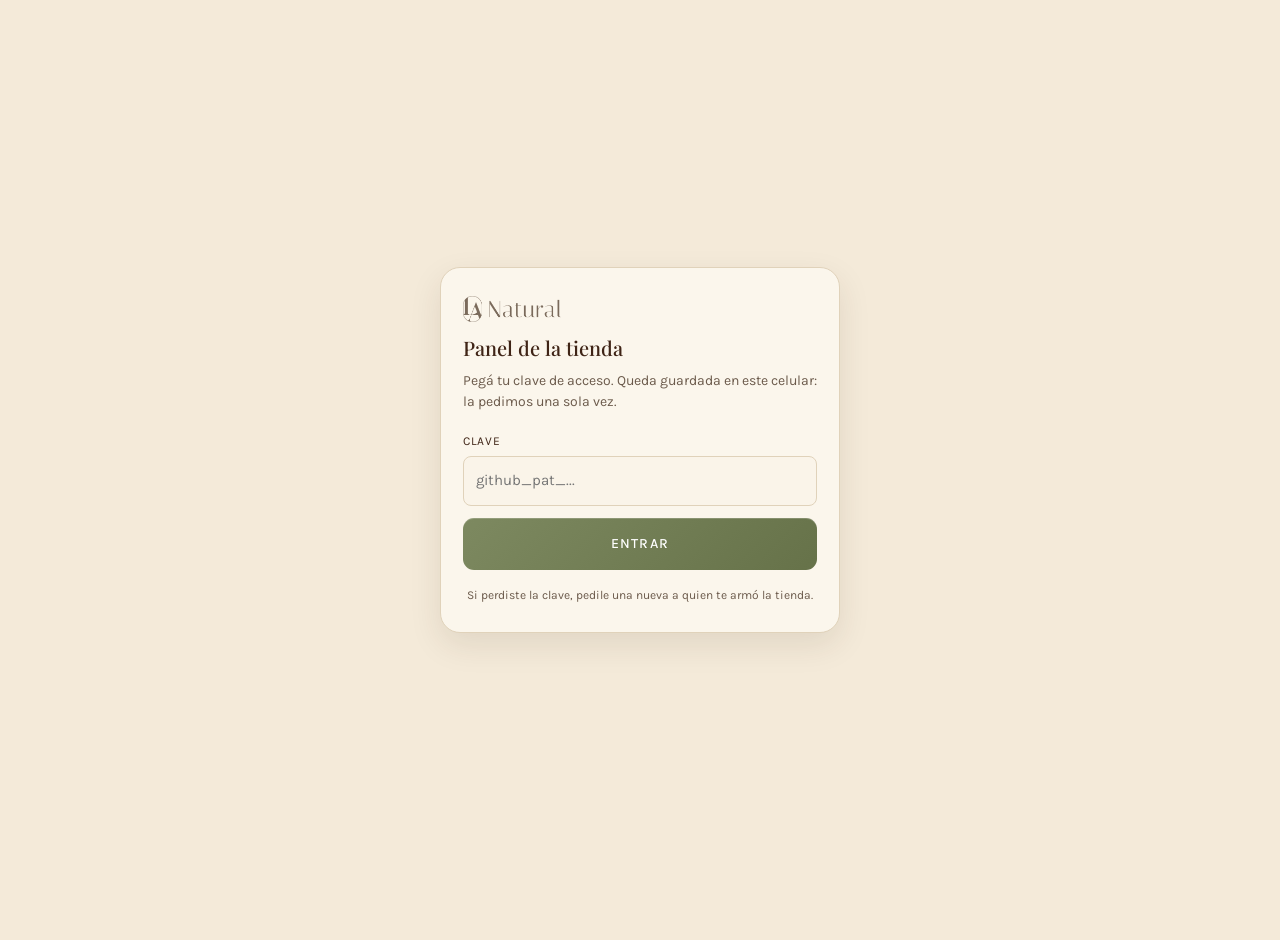
==== commit e05a4f52: "Logo más grueso, corazón sin plato, fondo más oscuro y filtro de ofertas - Engorda los trazos del lo" ====
--- a/admin.html
+++ b/admin.html
@@ -19,7 +19,7 @@
 <!-- ── Acceso ─────────────────────────────────────────── -->
 <section class="acceso" id="acceso">
   <div class="acceso__caja">
-    <img class="acceso__logo" src="assets/logo/lockup-taupe.webp?v=2" alt="La Natural · productos saludables" width="756" height="200" decoding="async">
+    <img class="acceso__logo" src="assets/logo/lockup-taupe.webp?v=3" alt="La Natural · productos saludables" width="756" height="200" decoding="async">
     <h1>Panel de la tienda</h1>
     <p class="acceso__txt">Pegá tu clave de acceso. Queda guardada en este celular: la pedimos una sola vez.</p>
     <form id="form-acceso">
--- a/css/estilos.css
+++ b/css/estilos.css
@@ -8,6 +8,7 @@
   --russet-osc:#60361c;
   --marron-txt:#3f2416;
   --champan:#f4ead9;
+  --fondo:#e4d3b8;      /* detrás de las tarjetas: más oscuro, para que el producto salte */
   --champan-claro:#faf4e9;
   --crema-card:#fbf6ec;
   --foto-crema:#fae6d0;
@@ -37,7 +38,7 @@
   font-size:16px;
   line-height:1.55;
   color:var(--marron-txt);
-  background:var(--champan);
+  background:var(--fondo);
   overflow-wrap:break-word;
 }
 img{max-width:100%;display:block}
@@ -222,10 +223,14 @@
 .prod__badge--tag{background:var(--oliva)}
 .prod__fav{
   position:absolute;top:6px;right:6px;z-index:2;
-  width:36px;height:36px;border-radius:50%;border:0;background:rgba(251,246,236,.85);
+  width:36px;height:36px;border-radius:50%;border:0;background:transparent;
   display:flex;align-items:center;justify-content:center;color:var(--marron-txt);
 }
-.prod__fav[aria-pressed="true"]{color:var(--rojo)}
+/* Sin plato de fondo, para no tapar la foto: el área táctil sigue entera y la
+   sombra lo mantiene visible sobre cualquier imagen. */
+.prod__fav svg{filter:drop-shadow(0 1px 2px rgba(63,36,22,.4))}
+.prod__fav[aria-pressed="true"]{color:var(--russet)}
+.prod__fav[aria-pressed="true"] svg{fill:currentColor}
 .prod__nom{font-family:var(--serif);font-size:16px;margin:10px 0 2px;line-height:1.25}
 .prod__sub{font-size:12px;color:var(--gris-txt);margin:0 0 8px}
 .prod__sel{
@@ -610,7 +615,7 @@
 }
 .prod__fig{margin:-10px -10px 0;aspect-ratio:1.08/1;border-radius:17px 17px 8px 8px;background:var(--champan)}
 .prod__fig img{mix-blend-mode:normal;transform:scale(1.04)}
-.prod__fav{top:8px;right:8px;background:rgba(255,249,239,.82);backdrop-filter:blur(4px)}
+.prod__fav{top:8px;right:8px;background:transparent}
 .prod__badge{border-radius:6px;background:#82461f}
 .prod__badge--tag{background:#78845a}
 .prod__nom{font-size:clamp(16px,4.3vw,20px);margin-top:12px}
@@ -728,7 +733,7 @@
 @media (max-width:639px){
   :root{--header-h:60px}
 
-  body{font-size:15px;background:#f4ead9}
+  body{font-size:15px;background:var(--fondo)}
   main{padding-bottom:62px}
   .contenedor{padding-inline:28px}
   .seccion{padding-block:27px 36px}
@@ -815,7 +820,7 @@
   }
   .prod__fig{margin:-8px -8px 0;aspect-ratio:1.38/1;border-radius:12px 12px 5px 5px;background:var(--champan)}
   .prod__fig img{width:100%;height:100%;object-fit:cover;object-position:center;transform:none;mix-blend-mode:normal}
-  .prod__fav{top:5px;right:5px;width:32px;height:32px;background:rgba(255,249,239,.88);backdrop-filter:none}
+  .prod__fav{top:5px;right:5px;width:32px;height:32px;background:transparent}
   .prod__fav svg{width:18px;height:18px}
   .prod__badge{top:7px;left:7px;padding:4px 7px;border-radius:4px;font-size:8px}
   .prod__nom{margin:8px 0 2px;font-size:15px;line-height:1.1}
